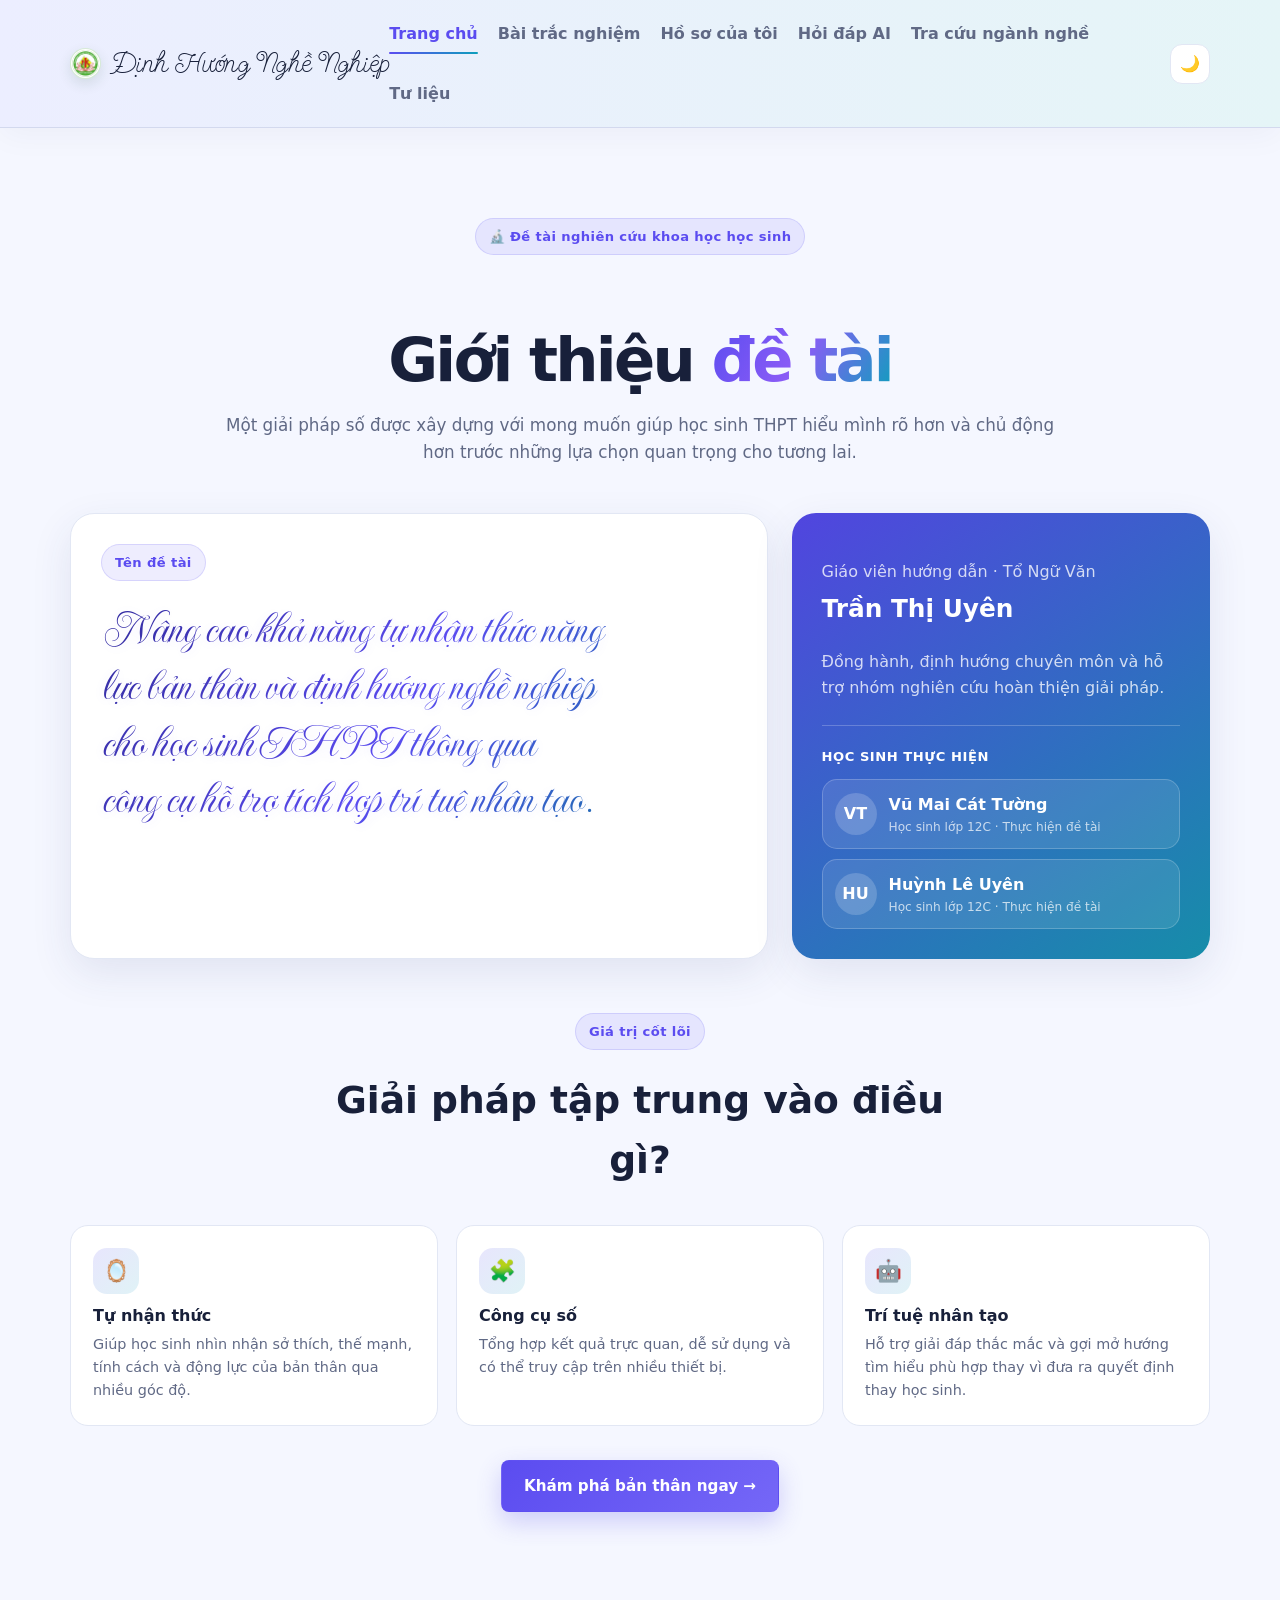
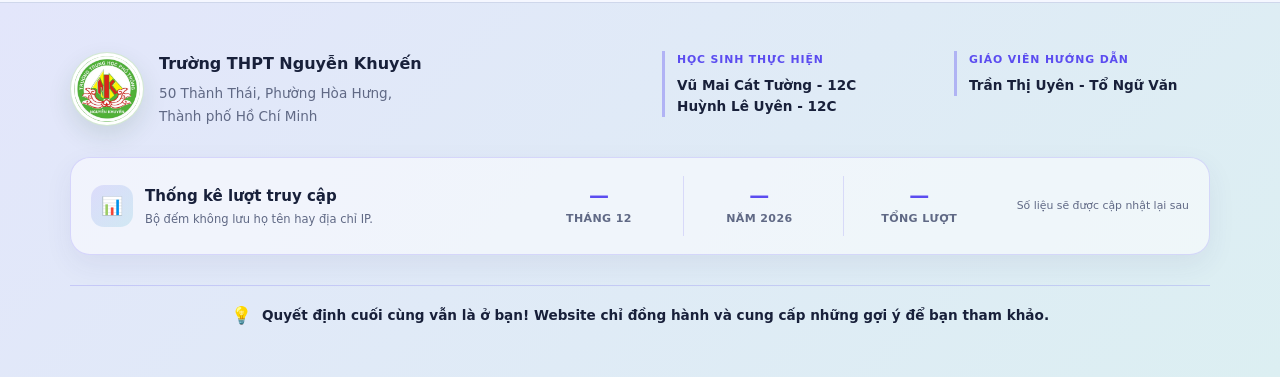
==== frontend/index.html @ 3ee19bbe "Refine homepage and footer layout" ====
<!DOCTYPE html>
<html lang="vi">
<head>
  <meta charset="UTF-8" />
  <meta name="viewport" content="width=device-width, initial-scale=1.0" />
  <title>Định Hướng Nghề Nghiệp AI</title>
  <link rel="stylesheet" href="css/style.css?v=20260901-1" />
  <link rel="icon" type="image/png" href="assets/images/logo-thpt-nguyen-khuyen.png" />
</head>
<body>
  <header class="site-header">
    <div class="container">
      <a class="site-logo" href="index.html"><img class="site-logo-mark" src="assets/images/logo-thpt-nguyen-khuyen.png" alt="" /> <span>Định Hướng Nghề Nghiệp</span></a>
      <nav class="site-nav">
        <a href="index.html" class="active">Trang chủ</a>
        <a href="assessments.html">Bài trắc nghiệm</a>
        <a href="profile.html">Hồ sơ của tôi</a>
        <a href="chatbot.html">Hỏi đáp AI</a>
        <a href="careers.html">Tra cứu ngành nghề</a>
        <a href="resources.html">Tư liệu</a>
      </nav>
    </div>
  </header>

  <main>
    <section class="home-about" id="gioi-thieu" aria-labelledby="about-title">
      <div class="hero about-hero container">
        <span class="eyebrow">🔬 Đề tài nghiên cứu khoa học học sinh</span>
        <h2 id="about-title">Giới thiệu <span class="gradient-text">đề tài</span></h2>
        <p>Một giải pháp số được xây dựng với mong muốn giúp học sinh THPT hiểu mình rõ hơn và chủ động hơn trước những lựa chọn quan trọng cho tương lai.</p>
      </div>

      <div class="container about-layout">
        <article class="about-panel">
          <span class="eyebrow">Tên đề tài</span>
          <h2 class="project-title">Nâng cao khả năng tự nhận thức năng lực bản thân và định hướng nghề nghiệp cho học sinh THPT thông qua công cụ hỗ trợ tích hợp trí tuệ nhân tạo.</h2>
        </article>
        <aside class="about-panel mentor-card">
          <p>Giáo viên hướng dẫn · Tổ Ngữ Văn</p>
          <h2>Trần Thị Uyên</h2>
          <p>Đồng hành, định hướng chuyên môn và hỗ trợ nhóm nghiên cứu hoàn thiện giải pháp.</p>
          <div class="mentor-students" aria-label="Học sinh thực hiện">
            <strong class="mentor-students-title">Học sinh thực hiện</strong>
            <div class="mentor-student">
              <span class="mentor-student-avatar" aria-hidden="true">VT</span>
              <div><strong>Vũ Mai Cát Tường</strong><span>Học sinh lớp 12C · Thực hiện đề tài</span></div>
            </div>
            <div class="mentor-student">
              <span class="mentor-student-avatar" aria-hidden="true">HU</span>
              <div><strong>Huỳnh Lê Uyên</strong><span>Học sinh lớp 12C · Thực hiện đề tài</span></div>
            </div>
          </div>
        </aside>
      </div>

      <div class="container about-values">
        <div class="section-heading">
          <span class="eyebrow">Giá trị cốt lõi</span>
          <h2>Giải pháp tập trung vào điều gì?</h2>
        </div>
        <div class="pillar-grid">
          <div class="pillar"><span class="step-icon">🪞</span><b>Tự nhận thức</b><p>Giúp học sinh nhìn nhận sở thích, thế mạnh, tính cách và động lực của bản thân qua nhiều góc độ.</p></div>
          <div class="pillar"><span class="step-icon">🧩</span><b>Công cụ số</b><p>Tổng hợp kết quả trực quan, dễ sử dụng và có thể truy cập trên nhiều thiết bị.</p></div>
          <div class="pillar"><span class="step-icon">🤖</span><b>Trí tuệ nhân tạo</b><p>Hỗ trợ giải đáp thắc mắc và gợi mở hướng tìm hiểu phù hợp thay vì đưa ra quyết định thay học sinh.</p></div>
        </div>
        <div class="home-actions about-actions">
          <a class="btn btn-primary" href="assessments.html">Khám phá bản thân ngay →</a>
        </div>
      </div>
    </section>
  </main>

  <footer class="site-footer">
    <div class="container footer-layout">
      <section class="footer-school" aria-label="Thông tin trường">
        <a class="footer-school-logo" href="#gioi-thieu"><img src="assets/images/logo-thpt-nguyen-khuyen.png" alt="Logo Trường THPT Nguyễn Khuyến" /></a>
        <div><strong class="footer-school-name">Trường THPT Nguyễn Khuyến</strong><address>50 Thành Thái, Phường Hòa Hưng,<br />Thành phố Hồ Chí Minh</address></div>
      </section>
      <section class="footer-team" aria-label="Nhóm thực hiện đề tài">
        <div class="footer-credit"><span>Học sinh thực hiện</span><strong>Vũ Mai Cát Tường - 12C</strong><strong>Huỳnh Lê Uyên - 12C</strong></div>
        <div class="footer-credit"><span>Giáo viên hướng dẫn</span><strong>Trần Thị Uyên - Tổ Ngữ Văn</strong></div>
      </section>
    </div>
    <div class="container"><p class="footer-advisory"><span aria-hidden="true">💡</span><strong>Quyết định cuối cùng vẫn là ở bạn! Website chỉ đồng hành và cung cấp những gợi ý để bạn tham khảo.</strong></p></div>
  </footer>
  <script src="js/site.js?v=20260901-1"></script>
  <!-- Cloudflare Web Analytics -->
  <script type="module" src="https://static.cloudflareinsights.com/beacon.min.js" data-cf-beacon='{"token":"344c5684e8b34a9ea72977ca7bc9cadd"}'></script>
  <!-- End Cloudflare Web Analytics -->
</body>
</html>
---- frontend/css/style.css ----
@import url("https://fonts.googleapis.com/css2?family=Imperial+Script&family=Send+Flowers&display=swap");

:root {
  --color-bg: #f5f7ff;
  --color-surface: #ffffff;
  --color-surface-soft: rgba(255, 255, 255, 0.78);
  --color-text: #18203a;
  --color-text-muted: #606985;
  --color-primary: #5b4cf0;
  --color-primary-dark: #4035bd;
  --color-secondary: #0d9fbc;
  --color-accent: #f59e0b;
  --color-border: #e2e7f4;
  --color-success: #15803d;
  --radius: 18px;
  --shadow: 0 14px 40px rgba(52, 61, 120, 0.10);
  --shadow-hover: 0 22px 55px rgba(79, 70, 229, 0.18);
  --max-width: 1180px;
  font-size: 16px;
}

* { box-sizing: border-box; }

body {
  margin: 0;
  font-family: "Segoe UI", "Inter", system-ui, -apple-system, sans-serif;
  background: var(--color-bg);
  color: var(--color-text);
  line-height: 1.6;
  min-height: 100vh;
  overflow-x: hidden;
  transition: background 0.3s ease, color 0.3s ease;
}

a { color: var(--color-primary); text-decoration: none; }
a:hover { text-decoration: underline; }

.container {
  max-width: var(--max-width);
  margin: 0 auto;
  padding: 0 20px;
}

/* Header / nav */
.site-header {
  background: linear-gradient(90deg, #eceeff 0%, #e5f5f7 100%);
  backdrop-filter: blur(18px);
  border-bottom: 1px solid #d3d9ee;
  position: sticky;
  top: 0;
  z-index: 50;
  box-shadow: 0 8px 30px rgba(31, 35, 80, 0.04);
}
.site-header .container {
  display: flex;
  align-items: center;
  justify-content: space-between;
  padding-top: 14px;
  padding-bottom: 14px;
}
.site-logo {
  font-family: "Send Flowers", "Segoe Print", "Bradley Hand", cursive;
  font-weight: 400;
  font-size: clamp(1.45rem, 2.2vw, 1.85rem);
  line-height: 1;
  letter-spacing: .01em;
  color: var(--color-text);
  display: inline-flex;
  align-items: center;
  gap: 9px;
  white-space: nowrap;
}
.site-logo-mark { width: 31px; height: 31px; display: block; flex: 0 0 auto; padding: 1px; border: 1px solid rgba(57,157,55,.2); border-radius: 50%; background: #fff; object-fit: cover; box-shadow: 0 5px 13px rgba(25,75,40,.12); }
.site-logo:hover { text-decoration: none; }
.site-nav { display: flex; gap: 20px; flex-wrap: wrap; }
.site-nav { align-items: center; }
.site-nav a { color: var(--color-text-muted); font-weight: 600; position: relative; padding: 7px 0; }
.site-nav a::after { content: ""; position: absolute; left: 0; right: 100%; bottom: 0; height: 2px; border-radius: 2px; background: linear-gradient(90deg, var(--color-primary), var(--color-secondary)); transition: right 0.25s ease; }
.site-nav a:hover, .site-nav a.active { color: var(--color-primary); text-decoration: none; }
.site-nav a:hover::after, .site-nav a.active::after { right: 0; }

main { padding: 34px 0 90px; position: relative; }

/* Hero */
.hero {
  text-align: center;
  padding: 48px 0 32px;
}
.hero h1 { font-size: clamp(2.1rem, 5vw, 3.8rem); line-height: 1.12; letter-spacing: -0.045em; margin-bottom: 18px; }
.hero p { color: var(--color-text-muted); font-size: 1.05rem; max-width: 640px; margin: 0 auto; }

/* Buttons */
.btn {
  display: inline-block;
  padding: 10px 18px;
  border-radius: 8px;
  font-weight: 600;
  font-size: 0.95rem;
  cursor: pointer;
  border: 1px solid transparent;
  text-align: center;
  transition: transform 0.2s ease, box-shadow 0.2s ease, background 0.2s ease;
}
.btn-primary { background: linear-gradient(135deg, var(--color-primary), #7567f7); color: #fff; box-shadow: 0 10px 24px rgba(79, 70, 229, 0.24); }
.btn-primary:hover { background: linear-gradient(135deg, var(--color-primary-dark), var(--color-primary)); text-decoration: none; transform: translateY(-2px); box-shadow: 0 14px 30px rgba(79, 70, 229, 0.32); }
.btn-secondary { background: var(--color-surface); color: var(--color-text); border-color: var(--color-border); }
.btn-secondary:hover { border-color: var(--color-primary); text-decoration: none; transform: translateY(-2px); }

/* Quiz */
.quiz-header { margin-bottom: 24px; }
.quiz-header h1 { margin-bottom: 6px; }
.quiz-subtitle { color: var(--color-text-muted); margin: 0 0 8px; }
.quiz-instructions {
  background: #eef2ff;
  border-radius: 8px;
  padding: 12px 16px;
  font-size: 0.92rem;
}
.quiz-question {
  background: var(--color-surface);
  border: 1px solid var(--color-border);
  border-radius: var(--radius);
  padding: 18px 20px;
  margin-bottom: 14px;
}
.question-text { font-weight: 600; margin: 0 0 12px; }
.question-index { color: var(--color-primary); margin-right: 4px; }

.likert-scale {
  display: flex;
  justify-content: space-between;
  gap: 8px;
  flex-wrap: wrap;
}
.likert-option {
  flex: 1;
  min-width: 90px;
  display: flex;
  flex-direction: column;
  align-items: center;
  gap: 6px;
  font-size: 0.78rem;
  color: var(--color-text-muted);
  text-align: center;
  cursor: pointer;
}
.likert-option input { width: 18px; height: 18px; }

.binary-choice { display: flex; flex-direction: column; gap: 10px; }
.binary-option {
  display: flex;
  align-items: center;
  gap: 10px;
  padding: 10px 14px;
  border: 1px solid var(--color-border);
  border-radius: 8px;
  cursor: pointer;
}
.binary-option:has(input:checked) { border-color: var(--color-primary); background: #eef2ff; }

.quiz-progress { height: 8px; background: var(--color-border); border-radius: 4px; overflow: hidden; margin: 20px 0 12px; }
.quiz-progress-bar { height: 100%; width: 0; background: var(--color-primary); transition: width 0.2s; }
.quiz-remaining { text-align: center; color: var(--color-text-muted); font-size: 0.88rem; margin-bottom: 12px; }
.quiz-submit-wrap { text-align: center; padding-bottom: 20px; }

/* External theory assessments */
.theory-intro {
  display: grid;
  grid-template-columns: minmax(0, 1.1fr) minmax(340px, .9fr);
  gap: clamp(34px, 6vw, 76px);
  align-items: center;
  padding: 48px 0 64px;
}
.back-link { display: block; width: fit-content; margin-bottom: 25px; color: var(--color-text-muted); font-size: .88rem; font-weight: 700; }
.back-link:hover { color: var(--color-primary); }
.theory-copy h1 { max-width: 760px; margin: 0 0 22px; font-size: clamp(2.15rem, 4.4vw, 3.7rem); line-height: 1.08; letter-spacing: -.045em; }
.theory-copy h1 span { color: var(--color-primary); }
.theory-copy > p { max-width: 780px; margin: 0 0 15px; color: var(--color-text-muted); line-height: 1.8; }
.riasec-model { position: relative; min-height: 500px; }
.riasec-model::before { content: ""; position: absolute; inset: 70px; border: 1px dashed rgba(91,76,240,.28); border-radius: 50%; animation: spin 30s linear infinite; }
.riasec-center { position: absolute; z-index: 2; inset: 50% auto auto 50%; width: 138px; height: 138px; display: grid; place-content: center; text-align: center; border-radius: 50%; color: #fff; background: linear-gradient(145deg, var(--color-primary), var(--color-secondary)); box-shadow: 0 24px 52px rgba(71,64,190,.28); transform: translate(-50%, -50%); }
.riasec-center strong { font-size: 1.2rem; letter-spacing: .12em; }
.riasec-center span { margin-top: 5px; color: rgba(255,255,255,.78); font-size: .72rem; }
.riasec-type { position: absolute; z-index: 3; width: 142px; min-height: 96px; display: grid; place-content: center; padding: 12px; text-align: center; border: 1px solid rgba(91,76,240,.13); border-radius: 20px; background: rgba(255,255,255,.85); backdrop-filter: blur(14px); box-shadow: 0 14px 34px rgba(52,61,120,.11); animation: riasecFloat 5s ease-in-out infinite; }
.riasec-type b { width: 30px; height: 30px; display: grid; place-items: center; justify-self: center; margin-bottom: 6px; border-radius: 10px; color: #fff; background: var(--type-color); }
.riasec-type strong { font-size: .86rem; }
.riasec-type small { margin-top: 3px; color: var(--color-text-muted); font-size: .7rem; }
.type-r { --type-color: #248a9d; top: 0; left: calc(50% - 71px); }
.type-i { --type-color: #54b9ce; top: 95px; right: 0; animation-delay: -.8s; }
.type-a { --type-color: #e6a94e; right: 15px; bottom: 50px; animation-delay: -1.6s; }
.type-s { --type-color: #68aa64; bottom: 0; left: calc(50% - 71px); animation-delay: -2.4s; }
.type-e { --type-color: #d66c73; bottom: 50px; left: 15px; animation-delay: -3.2s; }
.type-c { --type-color: #7774bb; top: 95px; left: 0; animation-delay: -4s; }
.mi-model { display: grid; grid-template-columns: repeat(2, minmax(0, 1fr)); gap: 11px; padding: 20px; border: 1px solid rgba(91,76,240,.15); border-radius: 30px; background: linear-gradient(145deg, rgba(91,76,240,.08), rgba(13,159,188,.08)); box-shadow: 0 22px 55px rgba(52,61,120,.12); }
.mi-center { grid-column: 1 / -1; display: flex; align-items: center; justify-content: center; gap: 12px; min-height: 76px; margin-bottom: 2px; border-radius: 20px; color: #fff; background: linear-gradient(135deg, var(--color-primary), #8b5cf6 52%, var(--color-secondary)); }
.mi-center strong { font-size: 2rem; letter-spacing: .08em; }
.mi-center span { color: rgba(255,255,255,.82); font-size: .78rem; font-weight: 700; }
.mi-type { min-height: 103px; display: grid; grid-template-columns: auto 1fr; column-gap: 10px; align-content: center; padding: 14px; border: 1px solid rgba(91,76,240,.12); border-radius: 18px; background: rgba(255,255,255,.84); backdrop-filter: blur(12px); box-shadow: 0 10px 28px rgba(52,61,120,.08); animation: riasecFloat 5s ease-in-out infinite; }
.mi-type:nth-child(3n) { animation-delay: -1.5s; }
.mi-type:nth-child(3n + 1) { animation-delay: -3s; }
.mi-type > span { grid-row: 1 / 3; width: 38px; height: 38px; display: grid; place-items: center; border-radius: 12px; background: rgba(91,76,240,.1); font-size: 1.1rem; }
.mi-type strong { align-self: end; font-size: .82rem; line-height: 1.2; }
.mi-type small { align-self: start; margin-top: 3px; color: var(--color-text-muted); font-size: .68rem; }
.mbti-model { padding: 22px; border: 1px solid rgba(91,76,240,.16); border-radius: 30px; background: linear-gradient(145deg, rgba(91,76,240,.09), rgba(139,92,246,.07), rgba(13,159,188,.08)); box-shadow: 0 22px 55px rgba(52,61,120,.12); }
.mbti-summary { display: flex; align-items: center; justify-content: center; gap: 14px; min-height: 94px; margin-bottom: 14px; border-radius: 22px; color: #fff; background: linear-gradient(135deg, #5044db, #8b5cf6 52%, #159db7); box-shadow: 0 17px 36px rgba(91,76,240,.2); }
.mbti-summary strong { font-size: 2.75rem; line-height: 1; }
.mbti-summary span { color: rgba(255,255,255,.84); font-size: .78rem; font-weight: 700; line-height: 1.45; }
.mbti-axes { display: grid; gap: 9px; }
.mbti-axis { display: grid; grid-template-columns: 1fr auto 1fr; align-items: center; gap: 9px; min-height: 63px; padding: 8px 11px; border: 1px solid rgba(91,76,240,.12); border-radius: 16px; background: rgba(255,255,255,.84); box-shadow: 0 8px 22px rgba(52,61,120,.07); }
.mbti-axis > span { display: flex; align-items: center; gap: 8px; }
.mbti-axis > span:last-child { justify-content: flex-end; text-align: right; }
.mbti-axis b { width: 35px; height: 35px; display: grid; place-items: center; flex: 0 0 auto; border-radius: 11px; color: #fff; background: linear-gradient(135deg, var(--color-primary), #8b5cf6); }
.mbti-axis small { color: var(--color-text-muted); font-size: .7rem; font-weight: 700; }
.mbti-axis i { color: var(--color-secondary); font-style: normal; font-weight: 800; }
.mbti-type-cloud { display: flex; justify-content: center; gap: 6px; flex-wrap: wrap; margin-top: 14px; }
.mbti-code-pill { padding: 5px 8px; border: 1px solid rgba(91,76,240,.14); border-radius: 999px; color: var(--color-primary); background: var(--color-surface); font-size: .65rem; font-weight: 800; letter-spacing: .04em; transition: transform .2s ease, color .2s ease, background .2s ease; }
.mbti-code-pill:hover { color: #fff; background: var(--color-primary); transform: translateY(-3px); }
.disc-model { position: relative; display: grid; grid-template-columns: repeat(2, minmax(0, 1fr)); gap: 12px; padding: 20px; border: 1px solid rgba(91,76,240,.15); border-radius: 30px; background: linear-gradient(145deg, rgba(91,76,240,.07), rgba(13,159,188,.07)); box-shadow: 0 22px 55px rgba(52,61,120,.12); }
.disc-type { min-height: 180px; display: flex; align-items: flex-start; gap: 12px; padding: 22px 16px; border-radius: 22px; color: #fff; box-shadow: 0 13px 30px rgba(52,61,120,.13); animation: riasecFloat 5.2s ease-in-out infinite; }
.disc-type:nth-child(2) { animation-delay: -1.3s; }
.disc-type:nth-child(3) { animation-delay: -2.6s; }
.disc-type:nth-child(4) { animation-delay: -3.9s; }
.disc-type b { flex: 0 0 auto; width: 45px; height: 45px; display: grid; place-items: center; border: 2px solid rgba(255,255,255,.42); border-radius: 50%; background: rgba(255,255,255,.15); font-size: 1.35rem; }
.disc-type strong, .disc-type span, .disc-type small { display: block; }
.disc-type strong { font-size: .9rem; }
.disc-type span { margin-top: 4px; font-weight: 800; }
.disc-type small { margin-top: 9px; color: rgba(255,255,255,.78); font-size: .7rem; line-height: 1.4; }
.disc-d { background: linear-gradient(145deg, #ee5f65, #d63f48); }
.disc-i { background: linear-gradient(145deg, #f6b83d, #e99122); }
.disc-s { background: linear-gradient(145deg, #55b77b, #2c9962); }
.disc-c { background: linear-gradient(145deg, #438ec8, #2f70b2); }
.disc-center { position: absolute; z-index: 3; inset: 50% auto auto 50%; width: 84px; height: 84px; display: grid; place-items: center; border: 7px solid var(--color-surface); border-radius: 50%; color: var(--color-primary); background: var(--color-surface); box-shadow: 0 11px 28px rgba(28,35,80,.22); font-size: .86rem; font-weight: 900; letter-spacing: .12em; transform: translate(-50%, -50%); }
.motive-model { display: grid; grid-template-columns: repeat(2, minmax(0, 1fr)); gap: 11px; padding: 20px; border: 1px solid rgba(91,76,240,.15); border-radius: 30px; background: linear-gradient(145deg, rgba(13,159,188,.08), rgba(139,92,246,.08), rgba(246,184,61,.08)); box-shadow: 0 22px 55px rgba(52,61,120,.12); }
.motive-center { grid-column: 1 / -1; min-height: 100px; display: flex; align-items: center; justify-content: center; gap: 14px; margin-bottom: 2px; border-radius: 22px; color: #fff; background: linear-gradient(135deg, #f08b37, #e65173 46%, #704fda); box-shadow: 0 16px 36px rgba(194,75,103,.22); }
.motive-center > span { font-size: 2rem; animation: overviewPulse 2.4s ease-in-out infinite; }
.motive-center strong { font-size: 1.05rem; line-height: 1.35; }
.motive-type { min-height: 108px; display: grid; grid-template-columns: auto 1fr; column-gap: 11px; align-content: center; padding: 14px; border: 1px solid rgba(91,76,240,.12); border-radius: 18px; background: rgba(255,255,255,.86); box-shadow: 0 10px 28px rgba(52,61,120,.08); animation: riasecFloat 5s ease-in-out infinite; }
.motive-type:nth-child(3n) { animation-delay: -1.4s; }
.motive-type:nth-child(3n + 1) { animation-delay: -2.8s; }
.motive-type > span { grid-row: 1 / 3; width: 41px; height: 41px; display: grid; place-items: center; border-radius: 13px; background: var(--motive-bg); font-size: 1.15rem; }
.motive-type strong { align-self: end; font-size: .84rem; }
.motive-type small { align-self: start; margin-top: 4px; color: var(--color-text-muted); font-size: .68rem; }
.motive-achievement { --motive-bg: rgba(246,184,61,.18); }
.motive-creativity { --motive-bg: rgba(230,81,115,.15); }
.motive-stability { --motive-bg: rgba(67,142,200,.16); }
.motive-autonomy { --motive-bg: rgba(112,79,218,.15); }
.motive-influence { --motive-bg: rgba(85,183,123,.16); }
.motive-growth { --motive-bg: rgba(13,159,188,.15); }
.external-assessment { margin-bottom: 70px; padding: clamp(20px, 3vw, 34px); border: 1px solid var(--color-border); border-radius: 28px; background: var(--color-surface); box-shadow: var(--shadow); }
.external-assessment-head { display: flex; justify-content: space-between; align-items: center; gap: 24px; margin-bottom: 22px; }
.external-assessment-head h2 { margin: 9px 0 6px; font-size: clamp(1.55rem, 3vw, 2.25rem); }
.external-assessment-head p { max-width: 720px; margin: 0; color: var(--color-text-muted); }
.live-dot { display: inline-flex; align-items: center; gap: 7px; color: var(--color-success); font-size: .75rem; font-weight: 800; text-transform: uppercase; letter-spacing: .05em; }
.live-dot::before { content: ""; width: 8px; height: 8px; border-radius: 50%; background: #22c55e; box-shadow: 0 0 0 5px rgba(34,197,94,.12); animation: livePulse 1.8s ease-out infinite; }
.external-frame-wrap { overflow: hidden; border: 1px solid var(--color-border); border-radius: 19px; background: #fff; }
.external-assessment-frame { display: block; width: 100%; height: min(900px, 78vh); min-height: 680px; border: 0; background: #fff; }
.external-source { margin: 14px 4px 0; color: var(--color-text-muted); font-size: .78rem; text-align: right; }
.external-source a { font-weight: 700; }

/* Results */
.results-panel {
  background: var(--color-surface);
  border: 1px solid var(--color-border);
  border-radius: var(--radius);
  padding: 28px;
}
.result-highlight { color: var(--color-secondary); font-size: 1.05rem; }
.result-bar-row {
  display: grid;
  grid-template-columns: 180px 1fr 50px;
  align-items: center;
  gap: 10px;
  margin-bottom: 10px;
}
.result-bar-track { background: var(--color-border); border-radius: 6px; height: 14px; overflow: hidden; }
.result-bar-fill { background: var(--color-primary); height: 100%; }
.result-bar-value { text-align: right; font-size: 0.88rem; color: var(--color-text-muted); }
.result-actions { margin-top: 24px; display: flex; gap: 12px; flex-wrap: wrap; }

/* Profile */
.badge { display: inline-block; padding: 4px 10px; border-radius: 999px; font-size: 0.82rem; margin: 3px 4px 3px 0; }
.badge-done { background: #dcfce7; color: var(--color-success); }
.badge-missing { background: #fef3c7; color: #92400e; }
.radar-grid { display: grid; grid-template-columns: repeat(auto-fit, minmax(260px, 1fr)); gap: 24px; margin-top: 20px; }
.radar-card { background: var(--color-surface); border: 1px solid var(--color-border); border-radius: var(--radius); padding: 16px; }
.radar-card h3 { text-align: center; margin: 0 0 10px; font-size: 0.95rem; }
.mbti-code { font-size: 2.4rem; font-weight: 800; color: var(--color-primary); text-align: center; }
.mbti-breakdown { display: grid; gap: 6px; margin-top: 10px; font-size: 0.9rem; color: var(--color-text-muted); }
.profile-page { padding-top: 0; }
.profile-hero { min-height: 430px; display: grid; grid-template-columns: minmax(0, 1.35fr) minmax(280px, .65fr); gap: 54px; align-items: center; padding-top: 68px; padding-bottom: 68px; }
.profile-hero h1 { max-width: 800px; margin: 18px 0 0; font-size: clamp(2.7rem, 5.4vw, 4.8rem); line-height: 1.02; letter-spacing: -.055em; }
.profile-hero h1 span { background: linear-gradient(120deg, var(--color-primary), #8b5cf6 45%, var(--color-secondary)); -webkit-background-clip: text; background-clip: text; color: transparent; }
.profile-hero > div:first-child > p { max-width: 720px; margin: 22px 0 0; color: var(--color-text-muted); font-size: 1.05rem; line-height: 1.75; }
.profile-privacy-note { display: inline-flex; align-items: center; gap: 8px; margin-top: 22px; padding: 9px 13px; border: 1px solid rgba(21,128,61,.16); border-radius: 999px; color: var(--color-success); background: rgba(34,197,94,.08); font-size: .78rem; font-weight: 750; }
.profile-hero-actions { display: flex; flex-direction: column; align-items: stretch; gap: 10px; padding: 25px; border: 1px solid var(--color-border); border-radius: 24px; background: var(--color-surface); box-shadow: var(--shadow); }
.profile-hero-actions .btn { width: 100%; }
.profile-save-state { margin: 4px 0 0; color: var(--color-text-muted); text-align: center; font-size: .75rem; }
.profile-save-state.is-saving { color: var(--color-accent); }
.profile-save-state.is-saved { color: var(--color-success); }
.profile-editor-grid { display: grid; grid-template-columns: minmax(0, 1.55fr) minmax(280px, .65fr); gap: 22px; align-items: start; padding-bottom: 82px; }
.profile-panel, .profile-glance { border: 1px solid var(--color-border); border-radius: 28px; background: var(--color-surface); box-shadow: 0 18px 48px rgba(52,61,120,.09); }
.profile-panel { padding: clamp(22px, 3vw, 34px); }
.profile-panel-head { display: flex; gap: 14px; align-items: flex-start; margin-bottom: 26px; }
.profile-section-icon { flex: 0 0 auto; width: 46px; height: 46px; display: grid; place-items: center; border-radius: 15px; background: linear-gradient(135deg, rgba(91,76,240,.14), rgba(13,159,188,.13)); font-size: 1.22rem; }
.profile-panel-head h2 { margin: 0 0 4px; font-size: 1.45rem; }
.profile-panel-head p { margin: 0; color: var(--color-text-muted); font-size: .9rem; }
.profile-form-grid { display: grid; grid-template-columns: repeat(2, minmax(0, 1fr)); gap: 17px; }
.profile-field { display: flex; flex-direction: column; gap: 7px; min-width: 0; }
.profile-field-wide { grid-column: 1 / -1; }
.profile-field > span { font-size: .82rem; font-weight: 800; }
.profile-field input, .profile-field textarea { width: 100%; border: 1px solid var(--color-border); border-radius: 12px; color: var(--color-text); background: var(--color-surface-soft); font: inherit; transition: border-color .2s ease, box-shadow .2s ease, background .2s ease; }
.profile-field input { min-height: 46px; padding: 10px 13px; }
.profile-field textarea { resize: vertical; min-height: 82px; padding: 11px 13px; line-height: 1.55; }
.profile-field input:focus, .profile-field textarea:focus { outline: none; border-color: var(--color-primary); background: var(--color-surface); box-shadow: 0 0 0 4px rgba(91,76,240,.11); }
.profile-field small { color: var(--color-text-muted); font-size: .7rem; }
.subject-preferences { display: grid; gap: 10px; }
.subject-preference-row { display: grid; grid-template-columns: minmax(0, 1fr) minmax(130px, .36fr); gap: 10px; align-items: end; padding: 12px; border: 1px solid var(--color-border); border-radius: 14px; background: var(--color-surface-soft); }
.subject-preference-row.has-remove { grid-template-columns: minmax(0, 1fr) minmax(130px, .36fr) 38px; }
.subject-preference-input { display: flex; flex-direction: column; gap: 6px; min-width: 0; }
.subject-preference-input > span { color: var(--color-text-muted); font-size: .72rem; font-weight: 750; }
.subject-preference-row .subject-remove-button { width: 38px; height: 46px; display: grid; place-items: center; padding: 0; border: 1px solid var(--color-border); border-radius: 11px; color: var(--color-text-muted); background: var(--color-surface); font: inherit; font-size: 1.15rem; cursor: pointer; transition: border-color .2s ease, color .2s ease, background .2s ease; }
.subject-preference-row .subject-remove-button[hidden] { display: none; }
.subject-preference-row .subject-remove-button:hover { border-color: #ef4444; color: #dc2626; background: rgba(239,68,68,.07); }
.subject-preference-row .subject-remove-button:focus-visible, .subject-add-button:focus-visible { outline: 3px solid rgba(91,76,240,.2); outline-offset: 2px; }
.subject-add-button { width: fit-content; display: inline-flex; align-items: center; gap: 7px; margin-top: 3px; padding: 8px 12px; border: 1px dashed rgba(91,76,240,.4); border-radius: 11px; color: var(--color-primary); background: rgba(91,76,240,.06); font: inherit; font-size: .76rem; font-weight: 800; cursor: pointer; }
.subject-add-button > span { width: 21px; height: 21px; display: grid; place-items: center; border-radius: 50%; color: #fff; background: var(--color-primary); font-size: 1rem; line-height: 1; }
.subject-add-button:hover { border-style: solid; background: rgba(91,76,240,.11); }
.subject-add-button:disabled { opacity: .55; cursor: not-allowed; }
.profile-glance { position: sticky; top: 100px; overflow: hidden; padding: 30px 24px 25px; text-align: center; }
.profile-glance::before { content: ""; position: absolute; inset: 0 0 auto; height: 120px; background: linear-gradient(135deg, rgba(91,76,240,.16), rgba(13,159,188,.13)); }
.profile-avatar { position: relative; width: 88px; height: 88px; display: grid; place-items: center; margin: 12px auto 13px; border: 7px solid var(--color-surface); border-radius: 28px; color: #fff; background: linear-gradient(135deg, var(--color-primary), var(--color-secondary)); box-shadow: 0 16px 32px rgba(79,70,229,.22); font-size: 1.45rem; font-weight: 900; letter-spacing: .04em; }
.profile-code { position: relative; color: var(--color-primary); font-size: .68rem; font-weight: 900; letter-spacing: .11em; }
.profile-glance h2 { position: relative; margin: 7px 0 4px; font-size: 1.38rem; }
.profile-glance > p { position: relative; min-height: 46px; margin: 0; color: var(--color-text-muted); font-size: .82rem; }
.profile-completion { margin: 24px 0 18px; padding: 17px; border-radius: 16px; background: var(--color-surface-soft); text-align: left; }
.profile-completion > div:first-child { display: flex; justify-content: space-between; gap: 12px; margin-bottom: 10px; font-size: .76rem; }
.profile-completion span { color: var(--color-text-muted); }
.profile-progress-track { overflow: hidden; height: 9px; border-radius: 999px; background: var(--color-border); }
.profile-progress-track span { display: block; width: 0; height: 100%; border-radius: inherit; background: linear-gradient(90deg, var(--color-primary), var(--color-secondary)); transition: width .45s ease; }
.profile-glance #profile-status { text-align: left; }
.profile-glance #profile-status p { margin: 10px 0 0; color: var(--color-text-muted); font-size: .78rem; }
.compact-heading { margin-top: 6px; }
.profile-download-panel { display: flex; justify-content: space-between; align-items: center; gap: 34px; margin-top: 72px; padding: clamp(24px, 4vw, 40px); border: 1px solid rgba(91,76,240,.2); border-radius: 28px; background: linear-gradient(135deg, rgba(91,76,240,.1), rgba(13,159,188,.11)); }
.profile-download-panel h2 { margin: 11px 0 7px; }
.profile-download-panel p { max-width: 730px; margin: 0; color: var(--color-text-muted); }
.profile-download-actions { display: flex; gap: 10px; flex-wrap: wrap; flex: 0 0 auto; }
.print-profile { display: none; }
.career-card {
  background: var(--color-surface);
  border: 1px solid var(--color-border);
  border-radius: var(--radius);
  padding: 18px 20px;
  margin-bottom: 14px;
}
.career-card h3 { margin: 0 0 6px; }
.career-meta { margin: 4px 0; font-size: 0.88rem; color: var(--color-text-muted); }

/* O*NET career lookup */
.onet-hero { min-height: 450px; display: grid; grid-template-columns: minmax(0, 1.2fr) minmax(260px, .8fr); gap: 50px; align-items: center; padding-top: 66px; padding-bottom: 66px; }
.onet-hero h1 { max-width: 850px; margin: 0; font-size: clamp(2.6rem, 5.5vw, 4.65rem); line-height: 1.03; letter-spacing: -.052em; }
.onet-hero h1 span { background: linear-gradient(120deg, var(--color-primary), #8b5cf6 48%, var(--color-secondary)); -webkit-background-clip: text; background-clip: text; color: transparent; }
.onet-hero p { max-width: 720px; margin: 23px 0 0; color: var(--color-text-muted); font-size: 1.05rem; line-height: 1.7; }
.onet-actions { display: flex; gap: 12px; flex-wrap: wrap; margin-top: 28px; }
.onet-hero-mark { position: relative; width: min(310px, 72vw); aspect-ratio: 1; display: grid; place-content: center; justify-self: center; border: 1px solid rgba(91,76,240,.18); border-radius: 50%; text-align: center; background: radial-gradient(circle at 35% 30%, rgba(255,255,255,.95), rgba(91,76,240,.14) 52%, rgba(13,159,188,.18)); box-shadow: 0 30px 70px rgba(52,61,120,.18); animation: float 5.5s ease-in-out infinite; }
.onet-hero-mark::before, .onet-hero-mark::after { content: ""; position: absolute; border: 1px dashed rgba(91,76,240,.28); border-radius: 50%; animation: spin 24s linear infinite; }
.onet-hero-mark::before { inset: -22px; }
.onet-hero-mark::after { inset: 32px; animation-direction: reverse; animation-duration: 18s; }
.onet-hero-mark span { position: relative; z-index: 2; color: var(--color-primary); font-size: 2.25rem; font-weight: 900; letter-spacing: -.04em; }
.onet-hero-mark small { position: relative; z-index: 2; margin-top: 7px; color: var(--color-text-muted); font-weight: 700; line-height: 1.3; }
.onet-guide { padding-top: 28px; padding-bottom: 76px; }
.onet-step-grid { display: grid; grid-template-columns: repeat(2, minmax(0, 1fr)); gap: 16px; }
.guide-step { display: flex; gap: 18px; min-height: 175px; padding: 25px; border: 1px solid var(--color-border); border-radius: 22px; background: var(--color-surface); box-shadow: 0 12px 35px rgba(52,61,120,.08); transition: transform .25s ease, box-shadow .25s ease, border-color .25s ease; }
.guide-step:hover { transform: translateY(-4px); border-color: rgba(91,76,240,.35); box-shadow: var(--shadow-hover); }
.guide-step-wide { grid-column: 1 / -1; min-height: 0; }
.step-number { flex: 0 0 auto; width: 48px; height: 48px; display: grid; place-items: center; border-radius: 15px; color: #fff; background: linear-gradient(135deg, var(--color-primary), var(--color-secondary)); font-size: .76rem; font-weight: 900; letter-spacing: .06em; }
.guide-step h3 { margin: 4px 0 8px; font-size: 1.08rem; }
.guide-step p { margin: 0; color: var(--color-text-muted); line-height: 1.65; }
.riasec-guide { display: grid; grid-template-columns: repeat(3, minmax(0, 1fr)); gap: 9px; margin-top: 17px; }
.riasec-guide-chip { --chip-color: var(--color-primary); display: grid; grid-template-columns: auto 1fr; column-gap: 9px; align-items: center; min-height: 62px; padding: 10px 12px; border: 1px solid rgba(91,76,240,.16); border-radius: 15px; background: var(--color-surface-soft); font-size: .81rem; font-weight: 800; }
.riasec-guide-chip b { grid-row: 1 / 3; width: 34px; height: 34px; display: grid; place-items: center; border-radius: 11px; color: #fff; background: var(--chip-color); }
.riasec-guide-chip small { color: var(--color-text-muted); font-size: .66rem; font-weight: 600; }
.chip-r { --chip-color: #248a9d; } .chip-i { --chip-color: #4d8ec7; } .chip-a { --chip-color: #dc8f35; } .chip-s { --chip-color: #4b9d68; } .chip-e { --chip-color: #d15c68; } .chip-c { --chip-color: #766fba; }
.onet-guide-note { display: flex; align-items: flex-start; gap: 13px; margin-top: 18px; padding: 18px 20px; border: 1px solid rgba(220,143,53,.28); border-radius: 17px; background: rgba(220,143,53,.09); }
.onet-guide-note > span { flex: 0 0 auto; font-size: 1.2rem; }
.onet-guide-note p { margin: 0; color: var(--color-text-muted); line-height: 1.7; }
.onet-guide-note strong { color: var(--color-text); }
.career-documents { padding-bottom: 76px; }
.document-grid { display: grid; grid-template-columns: repeat(2, minmax(0, 1fr)); gap: 20px; }
.document-card { overflow: hidden; display: grid; grid-template-rows: 300px 1fr; border: 1px solid var(--color-border); border-radius: 26px; background: var(--color-surface); box-shadow: 0 18px 44px rgba(52,61,120,.1); transition: transform .28s ease, box-shadow .28s ease, border-color .28s ease; }
.document-card:hover { transform: translateY(-6px); border-color: rgba(91,76,240,.38); box-shadow: 0 24px 56px rgba(52,61,120,.16); }
.document-cover { position: relative; overflow: hidden; display: grid; place-items: center; padding: 18px; background: linear-gradient(135deg, rgba(91,76,240,.08), rgba(13,159,188,.1)); }
.document-cover::after { content: ""; position: absolute; inset: 0; background: linear-gradient(180deg, transparent 55%, rgba(13,20,45,.58)); opacity: 0; transition: opacity .25s ease; }
.document-cover img { width: 100%; height: 100%; object-fit: contain; filter: drop-shadow(0 12px 18px rgba(30,38,80,.16)); transition: transform .35s ease; }
.document-card:hover .document-cover img { transform: scale(1.025); }
.document-card:hover .document-cover::after, .document-card:hover .document-open-hint { opacity: 1; }
.document-open-hint { position: absolute; z-index: 2; left: 50%; bottom: 18px; translate: -50% 8px; min-width: 145px; padding: 9px 14px; border-radius: 999px; color: #fff; background: rgba(19,27,56,.86); text-align: center; font-size: .8rem; font-weight: 800; opacity: 0; transition: opacity .25s ease, translate .25s ease; }
.document-card:hover .document-open-hint { translate: -50% 0; }
.document-content { display: flex; flex-direction: column; align-items: flex-start; padding: 25px; }
.document-badge { display: inline-flex; align-items: center; min-height: 30px; padding: 6px 11px; border-radius: 999px; color: var(--color-primary); background: rgba(91,76,240,.1); font-size: .72rem; font-weight: 900; letter-spacing: .04em; text-transform: uppercase; }
.document-content h3 { margin: 15px 0 8px; font-size: 1.35rem; }
.document-content p { margin: 0 0 22px; color: var(--color-text-muted); line-height: 1.68; }
.document-actions { display: flex; gap: 10px; flex-wrap: wrap; margin-top: auto; }
.resource-corner { padding-top: 18px; padding-bottom: 76px; }
.experience-corner { padding-top: 10px; }
.resource-video-grid, .resource-article-grid { display: grid; grid-template-columns: repeat(auto-fit, minmax(min(100%, 285px), 1fr)); gap: 20px; }
.resource-video-card { overflow: hidden; display: flex; min-width: 0; flex-direction: column; border: 1px solid var(--color-border); border-radius: 23px; background: var(--color-surface); box-shadow: 0 16px 40px rgba(52,61,120,.09); transition: transform .26s ease, box-shadow .26s ease, border-color .26s ease; }
.resource-video-card:hover { transform: translateY(-5px); border-color: rgba(91,76,240,.36); box-shadow: 0 22px 48px rgba(52,61,120,.15); }
.resource-video-frame { position: relative; aspect-ratio: 16 / 9; overflow: hidden; background: #11182f; }
.resource-video-frame iframe { display: block; width: 100%; height: 100%; border: 0; }
.resource-video-content { display: flex; flex: 1; flex-direction: column; align-items: flex-start; padding: 20px; }
.resource-video-content > span, .resource-article-source { color: var(--color-primary); font-size: .7rem; font-weight: 900; letter-spacing: .06em; text-transform: uppercase; }
.resource-video-content h3 { margin: 9px 0 18px; font-size: 1.08rem; line-height: 1.4; }
.resource-video-content a, .resource-article-card a { margin-top: auto; color: var(--color-primary); font-size: .82rem; font-weight: 850; text-decoration: none; }
.resource-video-content a:hover, .resource-article-card a:hover { text-decoration: underline; text-underline-offset: 4px; }
.resource-subheading { display: flex; align-items: end; justify-content: space-between; gap: 30px; margin: 58px 0 22px; padding-top: 28px; border-top: 1px solid var(--color-border); }
.resource-subheading h3 { margin: 10px 0 0; font-size: clamp(1.45rem, 3vw, 2rem); }
.resource-subheading p { max-width: 500px; margin: 0; color: var(--color-text-muted); line-height: 1.65; }
.resource-article-card { display: flex; min-height: 260px; flex-direction: column; align-items: flex-start; padding: 25px; border: 1px solid var(--color-border); border-radius: 22px; background: linear-gradient(145deg, var(--color-surface), var(--color-surface-soft)); box-shadow: 0 14px 36px rgba(52,61,120,.08); transition: transform .26s ease, box-shadow .26s ease, border-color .26s ease; }
.resource-article-card:hover { transform: translateY(-5px); border-color: rgba(13,159,188,.38); box-shadow: 0 20px 46px rgba(52,61,120,.14); }
.resource-article-source { display: inline-flex; min-height: 29px; align-items: center; padding: 6px 10px; border-radius: 999px; background: rgba(91,76,240,.1); }
.resource-article-card h3 { margin: 16px 0 9px; font-size: 1.08rem; line-height: 1.45; }
.resource-article-card p { margin: 0 0 22px; color: var(--color-text-muted); font-size: .9rem; line-height: 1.65; }
.onet-embed-section { margin-bottom: 70px; padding: clamp(20px, 3vw, 34px); border: 1px solid var(--color-border); border-radius: 28px; background: var(--color-surface); box-shadow: var(--shadow); scroll-margin-top: 100px; }
.onet-embed-head { display: flex; justify-content: space-between; align-items: center; gap: 24px; margin-bottom: 22px; }
.onet-embed-head h2 { margin: 9px 0 6px; font-size: clamp(1.55rem, 3vw, 2.25rem); }
.onet-embed-head p { max-width: 720px; margin: 0; color: var(--color-text-muted); }
.onet-embed-actions { display: flex; gap: 10px; flex-wrap: wrap; justify-content: flex-end; }
.onet-frame-wrap { overflow: hidden; border: 1px solid var(--color-border); border-radius: 19px; background: #fff; }
.onet-frame { display: block; width: 100%; height: min(940px, 80vh); min-height: 720px; border: 0; background: #fff; }

/* Chatbot */
.chat-window {
  background: var(--color-surface);
  border: 1px solid var(--color-border);
  border-radius: var(--radius);
  display: flex;
  flex-direction: column;
  height: 80vh;
  max-height: 820px;
}
.chat-prompt-guide { margin-bottom: 22px; }
.chat-prompt-card { padding: clamp(20px, 3vw, 28px); border: 1px solid rgba(91,76,240,.22); border-radius: 22px; background: linear-gradient(135deg, rgba(91,76,240,.09), rgba(13,159,188,.08)); box-shadow: 0 14px 38px rgba(52,61,120,.07); }
.chat-prompt-heading { display: flex; align-items: flex-start; justify-content: space-between; gap: 20px; }
.chat-prompt-heading h2 { margin: 11px 0 0; font-size: clamp(1.2rem, 2.5vw, 1.55rem); }
.chat-prompt-text { margin: 19px 0 0; padding: 17px 19px; border-left: 4px solid var(--color-primary); border-radius: 0 14px 14px 0; color: var(--color-text); background: var(--color-surface); font-size: .98rem; line-height: 1.75; }
.chat-copy-prompt { flex: 0 0 auto; display: inline-flex; align-items: center; gap: 8px; min-height: 42px; padding: 9px 13px; border: 1px solid rgba(91,76,240,.3); border-radius: 11px; color: var(--color-primary); background: var(--color-surface); font: inherit; font-size: .78rem; font-weight: 800; cursor: pointer; transition: color .2s ease, border-color .2s ease, background .2s ease, transform .2s ease; }
.chat-copy-prompt:hover { border-color: var(--color-primary); background: rgba(91,76,240,.08); transform: translateY(-1px); }
.chat-copy-prompt:focus-visible { outline: 3px solid rgba(91,76,240,.2); outline-offset: 2px; }
.chat-copy-prompt.is-copied { border-color: rgba(21,128,61,.35); color: var(--color-success); background: rgba(34,197,94,.08); }
.chat-copy-prompt.copy-error { border-color: rgba(220,38,38,.35); color: #dc2626; background: rgba(239,68,68,.07); }
.chat-copy-status { position: absolute; width: 1px; height: 1px; overflow: hidden; clip: rect(0 0 0 0); white-space: nowrap; }
.chat-prompt-note { margin: 12px 4px 0; color: var(--color-text-muted); font-size: .84rem; line-height: 1.65; }
.chat-final-reminder { display: flex; align-items: center; gap: 10px; width: fit-content; margin: 15px 0 0 auto; padding: 11px 14px; border: 1px solid rgba(91,76,240,.2); border-radius: 14px; color: var(--color-text); background: linear-gradient(135deg, rgba(91,76,240,.08), rgba(13,159,188,.08)); font-size: .84rem; line-height: 1.55; }
.chat-final-reminder > span { flex: 0 0 auto; font-size: 1.15rem; }
.chat-messages { flex: 1; overflow-y: auto; padding: 20px; }
.chat-msg { display: flex; margin-bottom: 12px; }
.chat-msg-user { justify-content: flex-end; }
.chat-bubble { max-width: 75%; padding: 10px 14px; border-radius: 14px; font-size: 0.94rem; }
.chat-msg-bot .chat-bubble { background: #eef2ff; color: var(--color-text); border-bottom-left-radius: 4px; }
.chat-msg-user .chat-bubble { background: var(--color-primary); color: #fff; border-bottom-right-radius: 4px; }
.chat-typing { font-style: italic; color: var(--color-text-muted); background: transparent; }
.chat-form { display: grid; gap: 9px; padding: 14px 20px; border-top: 1px solid var(--color-border); }
.chat-controls { display: flex; align-items: stretch; gap: 10px; }
.chat-controls > textarea { flex: 1; min-width: 0; min-height: 60px; max-height: 160px; padding: 10px 14px; border: 1px solid var(--color-border); border-radius: 10px; font: inherit; font-size: 0.95rem; line-height: 1.5; resize: none; overflow-y: auto; }
.chat-attach-button { flex: 0 0 auto; display: inline-flex; align-items: center; justify-content: center; gap: 7px; min-height: 44px; padding: 0 14px; border: 1px solid var(--color-border); border-radius: 10px; color: var(--color-primary); background: var(--color-surface); font: inherit; font-weight: 750; cursor: pointer; transition: border-color .2s ease, background .2s ease, transform .2s ease; }
.chat-attach-button:hover { border-color: var(--color-primary); background: rgba(91,76,240,.07); transform: translateY(-1px); }
.chat-attach-button:disabled, .chat-controls .btn:disabled { opacity: .6; cursor: wait; transform: none; }
.chat-attachment-preview { width: fit-content; max-width: 100%; display: flex; align-items: center; gap: 10px; padding: 9px 10px; border: 1px solid rgba(91,76,240,.2); border-radius: 12px; background: rgba(91,76,240,.07); }
.chat-attachment-preview[hidden] { display: none; }
.chat-attachment-icon { flex: 0 0 auto; width: 34px; height: 34px; display: grid; place-items: center; border-radius: 9px; background: var(--color-surface); }
.chat-attachment-info { min-width: 0; display: grid; line-height: 1.25; }
.chat-attachment-info strong { overflow: hidden; max-width: min(460px, 60vw); color: var(--color-text); font-size: .84rem; text-overflow: ellipsis; white-space: nowrap; }
.chat-attachment-info small { color: var(--color-text-muted); font-size: .72rem; }
.chat-remove-file { flex: 0 0 auto; width: 28px; height: 28px; display: grid; place-items: center; padding: 0; border: 0; border-radius: 50%; color: var(--color-text-muted); background: transparent; font-size: 1.2rem; cursor: pointer; }
.chat-remove-file:hover { color: var(--color-text); background: rgba(91,76,240,.11); }
.chat-profile-suggestion { display: flex; align-items: center; gap: 8px; width: fit-content; max-width: 100%; padding: 8px 10px; border: 1px solid rgba(0,166,193,.25); border-radius: 12px; color: var(--color-text); background: rgba(0,166,193,.07); font-size: .78rem; }
.chat-profile-suggestion[hidden] { display: none; }
.chat-profile-suggestion button { flex: 0 0 auto; padding: 5px 9px; border: 0; border-radius: 8px; color: #fff; background: linear-gradient(135deg, var(--color-primary), #00a6c1); font: inherit; font-weight: 800; cursor: pointer; }
.chat-profile-suggestion button:hover { filter: brightness(1.05); }
.chat-file-help { margin: 0; color: var(--color-text-muted); font-size: .72rem; }
.chat-message-file { display: block; width: fit-content; max-width: 100%; overflow: hidden; margin-bottom: 6px; padding: 6px 9px; border-radius: 9px; background: rgba(255,255,255,.17); font-size: .8rem; font-weight: 750; text-overflow: ellipsis; white-space: nowrap; }
.chat-msg-bot .chat-message-file { background: rgba(91,76,240,.09); }
.chat-message-text { line-height: 1.62; white-space: pre-wrap; }
.chat-message-text p { margin: 0 0 8px; }
.chat-message-text p:last-child, .chat-message-text ul:last-child, .chat-message-text ol:last-child { margin-bottom: 0; }
.chat-message-text ul, .chat-message-text ol { margin: 5px 0 10px; padding-left: 22px; }
.chat-message-text li + li { margin-top: 4px; }
.chat-message-text strong { font-weight: 850; }
.chat-message-text code { padding: 2px 5px; border-radius: 5px; background: rgba(91,76,240,.1); font-family: Consolas, monospace; font-size: .88em; }

/* Footer */
.site-footer {
  border-top: 1px solid #cfd7eb;
  padding: clamp(32px, 5vw, 48px) 0;
  text-align: left;
  color: var(--color-text-muted);
  font-size: 0.85rem;
  background: linear-gradient(135deg, #e3e6fb 0%, #dceff2 100%);
}
.footer-layout { display: grid; grid-template-columns: repeat(auto-fit, minmax(min(100%, 270px), 1fr)); gap: clamp(26px, 4vw, 44px); align-items: start; }
.footer-school { display: flex; align-items: center; gap: 15px; }
.footer-school-logo { flex: 0 0 auto; width: 74px; height: 74px; display: block; overflow: hidden; padding: 3px; border: 1px solid rgba(57,157,55,.22); border-radius: 50%; background: #fff; box-shadow: 0 10px 24px rgba(25,75,40,.12); }
.footer-school-logo img { width: 100%; height: 100%; display: block; border-radius: 50%; object-fit: cover; }
.footer-school-name { display: block; margin-bottom: 6px; color: var(--color-text); font-size: 1rem; }
.footer-school address { margin: 0; font-style: normal; line-height: 1.65; }
.footer-credit > span { display: block; margin-bottom: 7px; color: var(--color-primary); font-size: .68rem; font-weight: 900; letter-spacing: .08em; text-transform: uppercase; }
.footer-team { display: flex; align-items: flex-start; gap: clamp(20px, 3vw, 36px); }
.footer-credit { flex: 1 1 0; min-width: 0; padding-left: 12px; border-left: 3px solid rgba(91,76,240,.35); }
.footer-credit > strong { display: block; color: var(--color-text); line-height: 1.55; }
.footer-advisory { display: flex; align-items: center; justify-content: center; gap: 10px; margin: 30px 0 0; padding: 16px 18px 0; border-top: 1px solid rgba(91,76,240,.2); color: var(--color-text); text-align: center; line-height: 1.6; }
.footer-advisory > span { flex: 0 0 auto; font-size: 1.05rem; }
.footer-advisory > strong { font-weight: 800; }
.visitor-stats-wrap { margin-top: 30px; }
.visitor-stats {
  display: grid;
  grid-template-columns: minmax(220px, 1fr) minmax(300px, 1.15fr) auto;
  gap: 22px;
  align-items: center;
  padding: 18px 20px;
  border: 1px solid rgba(91, 76, 240, .18);
  border-radius: 20px;
  color: var(--color-text);
  background: rgba(255, 255, 255, .52);
  box-shadow: 0 10px 28px rgba(52, 61, 120, .07);
}
.visitor-stats-heading { display: flex; align-items: center; gap: 12px; }
.visitor-stats-heading strong, .visitor-stats-heading small { display: block; }
.visitor-stats-heading strong { font-size: .94rem; }
.visitor-stats-heading small { margin-top: 3px; color: var(--color-text-muted); font-size: .72rem; line-height: 1.45; }
.visitor-stats-icon { flex: 0 0 auto; width: 42px; height: 42px; display: grid; place-items: center; border-radius: 13px; background: linear-gradient(135deg, rgba(91, 76, 240, .14), rgba(13, 159, 188, .14)); font-size: 1.1rem; }
.visitor-stats-grid { display: grid; grid-template-columns: repeat(3, minmax(82px, 1fr)); gap: 8px; }
.visitor-stat { padding: 8px 10px; border-left: 1px solid rgba(91, 76, 240, .16); text-align: center; }
.visitor-stat:first-child { border-left: 0; }
.visitor-stat strong, .visitor-stat span { display: block; }
.visitor-stat strong { color: var(--color-primary); font-size: 1.25rem; line-height: 1.1; }
.visitor-stat span { margin-top: 4px; color: var(--color-text-muted); font-size: .69rem; font-weight: 750; text-transform: uppercase; letter-spacing: .035em; }
.visitor-stats-status { justify-self: end; color: var(--color-text-muted); font-size: .68rem; white-space: nowrap; }

/* Home sections */
.eyebrow {
  display: inline-flex;
  align-items: center;
  gap: 8px;
  padding: 7px 13px;
  margin-bottom: 20px;
  border-radius: 999px;
  color: var(--color-primary);
  background: rgba(91, 76, 240, 0.10);
  border: 1px solid rgba(91, 76, 240, 0.16);
  font-size: 0.82rem;
  font-weight: 700;
  letter-spacing: 0.03em;
}
.gradient-text { background: linear-gradient(120deg, var(--color-primary), #8b5cf6 48%, var(--color-secondary)); -webkit-background-clip: text; background-clip: text; color: transparent; }
.home-actions { display: flex; gap: 12px; flex-wrap: wrap; margin-top: 30px; }
.home-actions .btn { padding: 13px 22px; }
.section-heading { max-width: 680px; margin: 0 auto 35px; text-align: center; }
.section-heading h2 { margin: 0 0 10px; font-size: clamp(1.7rem, 3vw, 2.35rem); }
.section-heading p { margin: 0; color: var(--color-text-muted); }
.step-icon { width: 46px; height: 46px; display: grid; place-items: center; border-radius: 14px; background: linear-gradient(135deg, rgba(91,76,240,.14), rgba(13,159,188,.13)); font-size: 1.35rem; }

/* Home overview */
.overview-section { padding-top: 18px; padding-bottom: 80px; }
.overview-shell {
  position: relative;
  overflow: hidden;
  padding: clamp(30px, 5vw, 64px);
  border: 1px solid rgba(91, 76, 240, .17);
  border-radius: 32px;
  background:
    linear-gradient(135deg, rgba(255, 255, 255, .92), rgba(242, 245, 255, .82)),
    var(--color-surface);
  box-shadow: 0 24px 70px rgba(52, 61, 120, .12);
}
.overview-glow { position: absolute; border-radius: 50%; filter: blur(8px); opacity: .48; pointer-events: none; }
.overview-glow-one { width: 260px; height: 260px; top: -130px; right: 10%; background: radial-gradient(circle, rgba(124, 94, 255, .34), transparent 68%); animation: overviewPulse 7s ease-in-out infinite; }
.overview-glow-two { width: 220px; height: 220px; bottom: -120px; left: -50px; background: radial-gradient(circle, rgba(13, 159, 188, .30), transparent 68%); animation: overviewPulse 8s ease-in-out -2s infinite; }
.overview-grid { position: relative; z-index: 1; display: grid; grid-template-columns: minmax(0, 1.12fr) minmax(320px, .88fr); gap: clamp(30px, 5vw, 64px); align-items: center; }
.overview-copy h2 { margin: 0 0 20px; font-size: clamp(2rem, 4vw, 3.15rem); line-height: 1.05; letter-spacing: -.035em; }
.overview-copy > p { margin: 0 0 16px; color: var(--color-text-muted); font-size: 1rem; line-height: 1.82; }
.overview-note { display: flex; gap: 13px; align-items: flex-start; margin-top: 24px; padding: 17px 18px; border: 1px solid rgba(13, 159, 188, .2); border-radius: 16px; background: rgba(13, 159, 188, .08); }
.overview-note > span { flex: 0 0 auto; font-size: 1.25rem; }
.overview-note p { margin: 0; color: var(--color-text-muted); font-size: .9rem; line-height: 1.6; }
.overview-note strong { color: var(--color-text); }
.overview-tools { display: grid; grid-template-columns: repeat(2, minmax(0, 1fr)); gap: 13px; perspective: 900px; }
.overview-tool {
  position: relative;
  display: grid;
  grid-template-columns: auto 1fr;
  gap: 11px;
  align-items: center;
  min-height: 106px;
  padding: 16px;
  border: 1px solid rgba(91, 76, 240, .15);
  border-radius: 20px;
  background: rgba(255, 255, 255, .78);
  backdrop-filter: blur(14px);
  box-shadow: 0 12px 32px rgba(52, 61, 120, .09);
  transition: transform .28s ease, border-color .28s ease, box-shadow .28s ease;
  animation: overviewFloat 5.5s ease-in-out infinite;
}
.overview-tool:nth-child(2) { animation-delay: -1.1s; }
.overview-tool:nth-child(3) { animation-delay: -2.2s; }
.overview-tool:nth-child(4) { animation-delay: -3.3s; }
.overview-tool:nth-child(5) { animation-delay: -4.4s; }
.overview-tool:hover { z-index: 2; transform: translateY(-7px) rotateX(2deg); border-color: rgba(91, 76, 240, .4); box-shadow: 0 20px 42px rgba(91, 76, 240, .17); }
.overview-tool-link { color: var(--color-text); text-decoration: none; cursor: pointer; }
.overview-tool-link:hover { color: var(--color-text); text-decoration: none; }
.overview-tool-link:focus-visible { outline: 3px solid rgba(91,76,240,.28); outline-offset: 3px; }
.overview-tool-wide { grid-column: 1 / -1; min-height: 92px; }
.tool-mark { width: 43px; height: 43px; display: grid; place-items: center; border-radius: 14px; background: linear-gradient(135deg, rgba(91,76,240,.14), rgba(13,159,188,.14)); font-size: 1.25rem; }
.overview-tool strong, .overview-tool small { display: block; }
.overview-tool strong { font-size: .93rem; line-height: 1.3; }
.overview-tool small { margin-top: 3px; color: var(--color-text-muted); font-size: .74rem; }
.tool-code { grid-column: 1 / -1; justify-self: start; padding: 3px 8px; border-radius: 999px; color: var(--color-primary); background: rgba(91, 76, 240, .09); font-size: .67rem; font-weight: 800; letter-spacing: .04em; }
.tool-action { position: absolute; right: 16px; bottom: 16px; color: var(--color-primary); font-size: .72rem; font-weight: 850; }

/* Home introduction */
.home-about { margin-top: 0; padding-top: 8px; scroll-margin-top: 84px; }
.about-hero { padding-bottom: 48px; }
.about-hero h2 { margin-bottom: 18px; font-size: clamp(2.1rem, 5vw, 3.8rem); line-height: 1.12; letter-spacing: -.045em; }
.about-hero p { max-width: 850px; }
.about-layout { display: grid; grid-template-columns: 1.25fr .75fr; gap: 24px; }
.about-panel { background: var(--color-surface); border: 1px solid var(--color-border); border-radius: 24px; padding: 30px; box-shadow: var(--shadow); }
.about-panel h2 { margin-top: 0; }
.project-title {
  margin: 14px 0 0;
  font-family: "Imperial Script", "Segoe Script", "Brush Script MT", cursive;
  font-size: clamp(2rem, 3.7vw, 2.9rem);
  font-style: normal;
  font-weight: 400;
  line-height: 1.22;
  letter-spacing: 0;
  text-wrap: balance;
  text-shadow: 0 2px 12px rgba(91, 76, 240, .1);
}
@supports ((background-clip: text) or (-webkit-background-clip: text)) {
  .project-title {
    background: linear-gradient(120deg, #332c9e 0%, #5b4cf0 48%, #087d99 100%);
    background-clip: text;
    -webkit-background-clip: text;
    color: transparent;
  }
}
.mentor-card { color: #fff; background: linear-gradient(145deg, #5145df, #168da9); border: none; }
.mentor-card p { color: rgba(255,255,255,.78); margin-bottom: 4px; }
.mentor-card h2 { font-size: 1.55rem; }
.mentor-students { display: grid; gap: 10px; margin-top: 24px; padding-top: 20px; border-top: 1px solid rgba(255,255,255,.22); }
.mentor-students-title { margin-bottom: 2px; font-size: .82rem; letter-spacing: .04em; text-transform: uppercase; }
.mentor-student { display: flex; align-items: center; gap: 12px; padding: 12px; border: 1px solid rgba(255,255,255,.2); border-radius: 15px; background: rgba(255,255,255,.1); }
.mentor-student .mentor-student-avatar { flex: 0 0 42px; width: 42px; height: 42px; display: grid; place-items: center; border-radius: 50%; color: #fff; background: rgba(255,255,255,.18); font-weight: 800; line-height: 1; text-align: center; }
.mentor-student strong, .mentor-student span { display: block; }
.mentor-student div > span { margin-top: 2px; color: rgba(255,255,255,.72); font-size: .76rem; line-height: 1.35; }
.about-values { margin-top: 54px; }
.about-actions { justify-content: center; margin-top: 34px; }
.pillar-grid { display: grid; grid-template-columns: repeat(3, 1fr); gap: 18px; margin-top: 24px; }
.pillar { padding: 22px; border-radius: 18px; background: var(--color-surface); border: 1px solid var(--color-border); }
.pillar b { display: block; margin: 9px 0 5px; }
.pillar p { margin: 0; color: var(--color-text-muted); font-size: .9rem; }

/* Shared interactions */
.theme-toggle { flex: 0 0 auto; width: 40px; height: 40px; border: 1px solid var(--color-border); border-radius: 12px; background: var(--color-surface); color: var(--color-text); cursor: pointer; font-size: 1rem; transition: transform .2s ease; }
.theme-toggle:hover { transform: rotate(10deg) scale(1.05); }
.scroll-progress { position: fixed; z-index: 100; top: 0; left: 0; width: 0; height: 3px; background: linear-gradient(90deg, var(--color-primary), var(--color-secondary)); }
.back-to-top { position: fixed; z-index: 40; right: 22px; bottom: 22px; width: 44px; height: 44px; border: 0; border-radius: 14px; color: #fff; background: linear-gradient(135deg, var(--color-primary), var(--color-secondary)); box-shadow: var(--shadow-hover); cursor: pointer; opacity: 0; pointer-events: none; transform: translateY(12px); transition: opacity .25s ease, transform .25s ease; }
.back-to-top.visible { opacity: 1; pointer-events: auto; transform: translateY(0); }
.reveal { opacity: 0; transform: translateY(22px); transition: opacity .65s ease, transform .65s ease; }
.reveal.is-visible { opacity: 1; transform: translateY(0); }
.career-card, .quiz-question, .results-panel, .radar-card { box-shadow: 0 8px 30px rgba(52,61,120,.07); transition: transform .25s ease, box-shadow .25s ease; }
.career-card:hover, .quiz-question:hover, .radar-card:hover { transform: translateY(-3px); box-shadow: var(--shadow); }
input, select { background: var(--color-surface); color: var(--color-text); }
input:focus, select:focus { outline: 3px solid rgba(91,76,240,.14); border-color: var(--color-primary) !important; }

[data-theme="dark"] {
  --color-bg: #0e1324;
  --color-surface: #171e33;
  --color-surface-soft: rgba(23, 30, 51, .82);
  --color-text: #eef1ff;
  --color-text-muted: #aeb7d4;
  --color-border: #2c3654;
  --shadow: 0 15px 40px rgba(0,0,0,.22);
}
[data-theme="dark"] .site-header { border-bottom-color: #303b5b; background: linear-gradient(90deg, #171d33 0%, #102a35 100%); }
[data-theme="dark"] .site-footer { border-top-color: #303b5b; background: linear-gradient(135deg, #171d33 0%, #122b37 100%); }
[data-theme="dark"] .visitor-stats { border-color: rgba(124,109,255,.22); background: rgba(23,30,51,.62); }
[data-theme="dark"] .quiz-instructions, [data-theme="dark"] .chat-msg-bot .chat-bubble { background: #222c4b; }
[data-theme="dark"] .binary-option:has(input:checked) { background: #222c4b; }
[data-theme="dark"] .overview-shell { background: linear-gradient(135deg, rgba(23,30,51,.96), rgba(20,27,48,.9)); border-color: rgba(124, 109, 255, .25); }
[data-theme="dark"] .overview-tool { background: rgba(26, 35, 59, .82); border-color: rgba(124, 109, 255, .2); }
[data-theme="dark"] .riasec-type { background: rgba(26,35,59,.9); border-color: rgba(124,109,255,.22); }
[data-theme="dark"] .mi-type { background: rgba(26,35,59,.9); border-color: rgba(124,109,255,.22); }
[data-theme="dark"] .mbti-axis { background: rgba(26,35,59,.9); border-color: rgba(124,109,255,.22); }
[data-theme="dark"] .motive-type { background: rgba(26,35,59,.9); border-color: rgba(124,109,255,.22); }
[data-theme="dark"] .onet-hero-mark { background: radial-gradient(circle at 35% 30%, rgba(39,48,78,.95), rgba(91,76,240,.2) 52%, rgba(13,159,188,.2)); }
[data-theme="dark"] .document-cover { background: linear-gradient(135deg, rgba(124,109,255,.14), rgba(13,159,188,.14)); }
[data-theme="dark"] .profile-privacy-note { color: #86efac; background: rgba(34,197,94,.1); }
[data-theme="dark"] .profile-glance::before { background: linear-gradient(135deg, rgba(124,109,255,.2), rgba(13,159,188,.17)); }
[data-theme="dark"] .profile-download-panel { background: linear-gradient(135deg, rgba(124,109,255,.14), rgba(13,159,188,.13)); }
@supports ((background-clip: text) or (-webkit-background-clip: text)) {
  [data-theme="dark"] .project-title { background-image: linear-gradient(120deg, #c6c2ff, #9b91ff 48%, #71e2ee); }
}

@keyframes float { 0%,100% { transform: translateY(0) rotate(-2deg); } 50% { transform: translateY(-12px) rotate(1deg); } }
@keyframes spin { to { transform: rotate(360deg); } }
@keyframes overviewFloat { 0%, 100% { translate: 0 0; } 50% { translate: 0 -6px; } }
@keyframes overviewPulse { 0%, 100% { transform: scale(.9); opacity: .35; } 50% { transform: scale(1.14); opacity: .58; } }
@keyframes riasecFloat { 0%, 100% { translate: 0 0; } 50% { translate: 0 -7px; } }
@keyframes livePulse { 0% { box-shadow: 0 0 0 0 rgba(34,197,94,.3); } 100% { box-shadow: 0 0 0 9px rgba(34,197,94,0); } }

@media (max-width: 640px) {
  .result-bar-row { grid-template-columns: 1fr; text-align: left; }
  .site-header .container { align-items: flex-start; gap: 10px; }
  .site-nav { width: 100%; overflow-x: auto; flex-wrap: nowrap; padding-bottom: 4px; gap: 18px; }
  .site-nav a { white-space: nowrap; font-size: .88rem; }
  .theme-toggle { position: absolute; right: 18px; top: 10px; }
  .footer-team { flex-direction: column; }
  .footer-credit { width: 100%; }
  .pillar-grid { grid-template-columns: 1fr; }
  .about-panel { padding: 22px; }
  .project-title { font-size: clamp(1.72rem, 8vw, 2.18rem); line-height: 1.3; }
  .overview-shell { padding: 26px 20px; border-radius: 24px; }
  .overview-tools { grid-template-columns: 1fr; }
  .overview-tool-wide { grid-column: auto; }
  .theory-intro { padding-top: 34px; }
  .riasec-model { min-height: auto; display: grid; grid-template-columns: repeat(2, 1fr); gap: 10px; }
  .riasec-model::before, .riasec-center { display: none; }
  .riasec-type { position: static; width: auto; min-height: 112px; }
  .mi-model { padding: 13px; }
  .mi-type { min-height: 108px; grid-template-columns: 1fr; text-align: center; }
  .mi-type > span { grid-row: auto; justify-self: center; margin-bottom: 7px; }
  .mbti-model { padding: 14px; }
  .mbti-axis small { font-size: .64rem; }
  .disc-model { padding: 13px; }
  .disc-type { min-height: 155px; flex-direction: column; align-items: center; padding: 18px 10px; text-align: center; }
  .disc-center { width: 68px; height: 68px; border-width: 5px; font-size: .72rem; }
  .motive-model { padding: 13px; }
  .motive-type { min-height: 112px; grid-template-columns: 1fr; text-align: center; }
  .motive-type > span { grid-row: auto; justify-self: center; margin-bottom: 7px; }
  .profile-hero { min-height: auto; padding-top: 48px; padding-bottom: 48px; }
  .profile-hero h1 { font-size: clamp(2.45rem, 13vw, 3.5rem); }
  .profile-form-grid { grid-template-columns: 1fr; }
  .profile-field-wide { grid-column: auto; }
  .subject-preference-row { grid-template-columns: minmax(0, 1fr) minmax(105px, .55fr); padding: 10px; }
  .subject-preference-row.has-remove { grid-template-columns: minmax(0, 1fr) minmax(105px, .55fr) 38px; }
  .profile-panel { padding: 21px; }
  .profile-download-panel { align-items: stretch; flex-direction: column; }
  .profile-download-actions { width: 100%; }
  .profile-download-actions .btn { flex: 1; }
  .onet-step-grid, .riasec-guide { grid-template-columns: 1fr; }
  .guide-step-wide { grid-column: auto; }
  .guide-step { padding: 20px; }
  .document-grid { grid-template-columns: 1fr; }
  .document-card { grid-template-rows: 245px 1fr; }
  .document-content { padding: 21px; }
  .document-actions { width: 100%; }
  .document-actions .btn { flex: 1; text-align: center; }
  .onet-embed-head { align-items: stretch; flex-direction: column; }
  .onet-embed-actions { justify-content: stretch; }
  .onet-embed-actions .btn { flex: 1; text-align: center; }
  .onet-frame { min-height: 650px; height: 74vh; }
  .chat-form { padding: 12px; }
  .chat-prompt-heading { align-items: stretch; flex-direction: column; }
  .chat-copy-prompt { width: fit-content; }
  .chat-prompt-text { padding: 14px 15px; font-size: .9rem; }
  .chat-final-reminder { align-items: flex-start; margin-left: 0; }
  .chat-controls { gap: 8px; }
  .chat-attach-button { width: 44px; padding: 0; }
  .chat-attach-label { position: absolute; width: 1px; height: 1px; overflow: hidden; clip: rect(0 0 0 0); white-space: nowrap; }
  .chat-profile-suggestion { align-items: flex-start; flex-wrap: wrap; }
  .chat-controls .btn { padding-left: 14px; padding-right: 14px; }
  .chat-bubble { max-width: 88%; }
  .external-assessment-head { align-items: stretch; flex-direction: column; }
  .external-assessment-head .btn { text-align: center; }
  .external-assessment-frame { min-height: 620px; height: 72vh; }
  .visitor-stats { grid-template-columns: 1fr; gap: 15px; }
  .visitor-stats-heading { justify-content: center; text-align: center; }
  .visitor-stats .visitor-stats-status { justify-self: center; }
}

@media (max-width: 900px) {
  .about-layout { grid-template-columns: 1fr; }
  .overview-grid { grid-template-columns: 1fr; }
  .theory-intro { grid-template-columns: 1fr; }
  .profile-hero, .profile-editor-grid { grid-template-columns: 1fr; }
  .profile-hero { text-align: center; }
  .profile-hero > div:first-child > p { margin-left: auto; margin-right: auto; }
  .profile-privacy-note { justify-content: center; }
  .profile-hero-actions { width: min(480px, 100%); justify-self: center; }
  .profile-glance { position: static; }
  .onet-hero { grid-template-columns: 1fr; text-align: center; }
  .onet-hero p { margin-left: auto; margin-right: auto; }
  .onet-actions { justify-content: center; }
  .onet-hero-mark { width: min(260px, 68vw); }
  .visitor-stats { grid-template-columns: 1fr; }
  .visitor-stats-status { justify-self: start; }
}

@media (prefers-reduced-motion: reduce) {
  *, *::before, *::after { animation-duration: .01ms !important; animation-iteration-count: 1 !important; scroll-behavior: auto !important; transition-duration: .01ms !important; }
  .reveal { opacity: 1; transform: none; }
}

@media print {
  @page { size: A4; margin: 13mm; }
  * { box-shadow: none !important; text-shadow: none !important; }
  html, body { background: #fff !important; color: #17203a !important; font-size: 10.5pt; }
  body > .site-header, body > .site-footer, .profile-page > :not(.print-profile) { display: none !important; }
  main.profile-page { padding: 0 !important; }
  .print-profile { display: block !important; }
  .print-profile-header { display: flex; justify-content: space-between; gap: 20px; align-items: flex-start; padding-bottom: 14px; border-bottom: 2px solid #5b4cf0; }
  .print-profile-brand { color: #5b4cf0; font-size: 9pt; font-weight: 800; letter-spacing: .06em; text-transform: uppercase; }
  .print-profile h1 { margin: 5px 0 2px; font-size: 24pt; line-height: 1.12; }
  .print-profile-subtitle { margin: 0; color: #606985; }
  .print-profile-date { color: #606985; text-align: right; font-size: 8.5pt; }
  .print-profile-section { break-inside: avoid; margin-top: 18px; }
  .print-profile-section h2 { margin: 0 0 9px; padding-bottom: 5px; border-bottom: 1px solid #dfe4f1; color: #253056; font-size: 14pt; }
  .print-info-grid { display: grid; grid-template-columns: repeat(2, 1fr); gap: 8px 18px; }
  .print-info-item { padding: 8px 10px; border: 1px solid #e2e7f4; border-radius: 7px; }
  .print-info-item.wide { grid-column: 1 / -1; }
  .print-info-item span { display: block; margin-bottom: 2px; color: #606985; font-size: 8pt; font-weight: 700; text-transform: uppercase; }
  .print-info-item p { margin: 0; white-space: pre-wrap; }
  .print-result-images-section { break-inside: auto; }
  .print-result-images { display: grid; grid-template-columns: repeat(2, minmax(0, 1fr)); gap: 7mm 6mm; align-items: start; }
  .print-result-images figure { break-inside: avoid; margin: 0; text-align: center; }
  .print-result-images img { width: 100%; max-width: 88mm; max-height: 88mm; margin: 0 auto; display: block; object-fit: contain; border: 1px solid #dfe4f1; border-radius: 6px; background: #fff; }
  .print-result-images figcaption { margin-top: 3px; color: #606985; font-size: 8pt; text-align: center; }
  .print-mbti-result { break-inside: avoid; margin-top: 10mm; padding: 12px 14px; border: 1px solid #dfe4f1; border-left: 5px solid #5b4cf0; border-radius: 7px; background: #f5f7ff; }
  .print-mbti-result span { display: block; color: #606985; font-size: 8pt; font-weight: 700; text-transform: uppercase; }
  .print-mbti-result strong { display: block; margin-top: 3px; color: #5b4cf0; font-size: 24pt; }
  .print-mbti-result p { margin: 3px 0 0; color: #434e6d; }
  .print-profile-footer { margin-top: 20px; padding-top: 9px; border-top: 1px solid #dfe4f1; color: #606985; font-size: 8pt; }
}
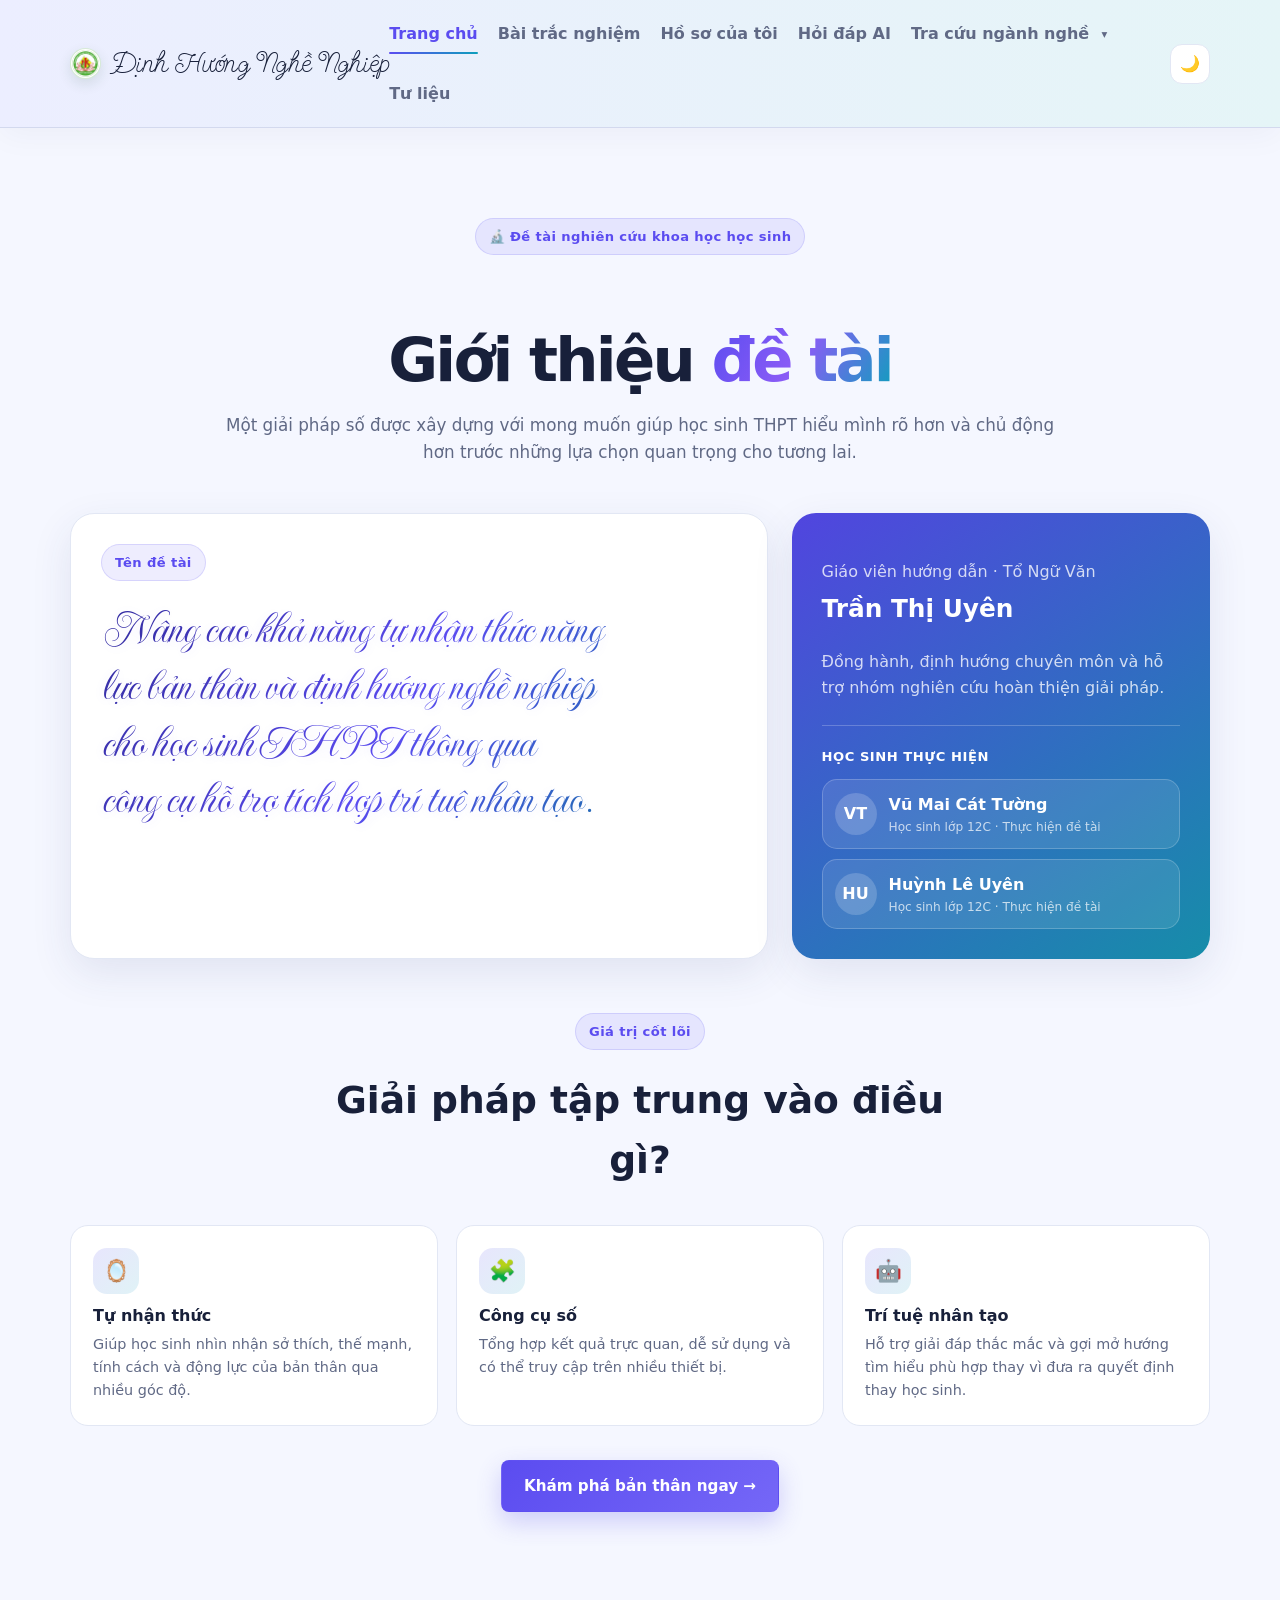
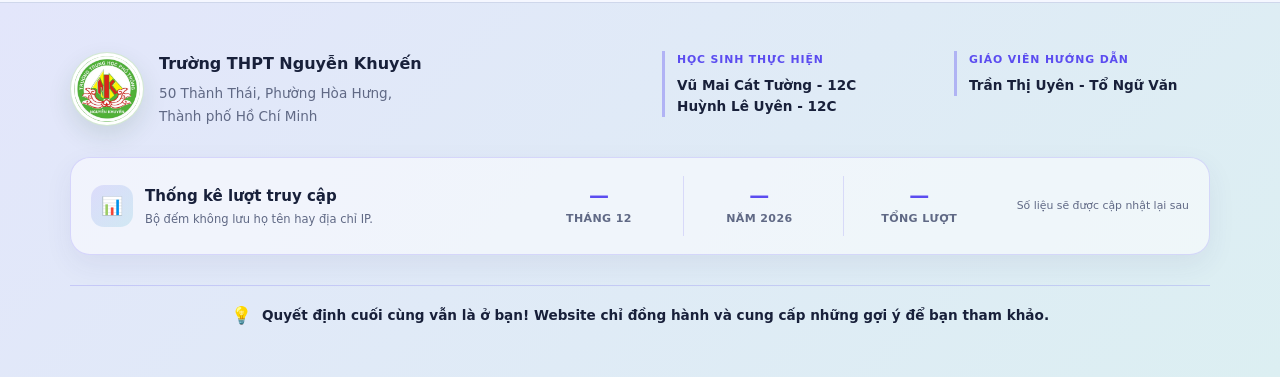
==== commit 54b383ee: "Add career lookup dropdown navigation" ====
--- a/frontend/index.html
+++ b/frontend/index.html
@@ -16,7 +16,13 @@
         <a href="assessments.html">Bài trắc nghiệm</a>
         <a href="profile.html">Hồ sơ của tôi</a>
         <a href="chatbot.html">Hỏi đáp AI</a>
-        <a href="careers.html">Tra cứu ngành nghề</a>
+        <details class="site-nav-dropdown">
+          <summary>Tra cứu ngành nghề</summary>
+          <div class="site-nav-menu">
+            <a href="careers.html#career-documents"><span aria-hidden="true">📚</span> Khám phá nghề nghiệp qua tài liệu chọn lọc</a>
+            <a href="careers.html#onet-online"><span aria-hidden="true">🌐</span> Khám phá nghề nghiệp qua O*NET OnLine</a>
+          </div>
+        </details>
         <a href="resources.html">Tư liệu</a>
       </nav>
     </div>
--- a/frontend/css/style.css
+++ b/frontend/css/style.css
@@ -78,6 +78,19 @@
 .site-nav a::after { content: ""; position: absolute; left: 0; right: 100%; bottom: 0; height: 2px; border-radius: 2px; background: linear-gradient(90deg, var(--color-primary), var(--color-secondary)); transition: right 0.25s ease; }
 .site-nav a:hover, .site-nav a.active { color: var(--color-primary); text-decoration: none; }
 .site-nav a:hover::after, .site-nav a.active::after { right: 0; }
+.site-nav-dropdown { position: relative; flex: 0 0 auto; }
+.site-nav-dropdown summary { position: relative; padding: 7px 18px 7px 0; color: var(--color-text-muted); font-weight: 600; list-style: none; white-space: nowrap; cursor: pointer; }
+.site-nav-dropdown summary::-webkit-details-marker { display: none; }
+.site-nav-dropdown summary::before { content: ""; position: absolute; right: 100%; bottom: 0; left: 0; height: 2px; border-radius: 2px; background: linear-gradient(90deg, var(--color-primary), var(--color-secondary)); transition: right .25s ease; }
+.site-nav-dropdown summary::after { content: "▾"; position: absolute; top: 50%; right: 0; translate: 0 -50%; font-size: .72rem; transition: rotate .2s ease; }
+.site-nav-dropdown summary:hover, .site-nav-dropdown summary.active, .site-nav-dropdown[open] summary { color: var(--color-primary); }
+.site-nav-dropdown summary:hover::before, .site-nav-dropdown summary.active::before, .site-nav-dropdown[open] summary::before { right: 18px; }
+.site-nav-dropdown[open] summary::after { rotate: 180deg; }
+.site-nav-menu { position: absolute; z-index: 80; top: calc(100% + 12px); left: 50%; width: min(390px, calc(100vw - 32px)); padding: 9px; border: 1px solid var(--color-border); border-radius: 16px; background: var(--color-surface); box-shadow: 0 22px 55px rgba(31,35,80,.2); translate: -50% 0; }
+.site-nav-menu::before { content: ""; position: absolute; top: -7px; left: 50%; width: 12px; height: 12px; border-top: 1px solid var(--color-border); border-left: 1px solid var(--color-border); background: var(--color-surface); transform: translateX(-50%) rotate(45deg); }
+.site-nav-menu a { display: flex; gap: 10px; align-items: center; padding: 12px 13px; border-radius: 11px; color: var(--color-text); font-size: .84rem; line-height: 1.4; }
+.site-nav-menu a::after { display: none; }
+.site-nav-menu a:hover { color: var(--color-primary); background: rgba(91,76,240,.08); text-decoration: none; }
 
 main { padding: 34px 0 90px; position: relative; }
 
@@ -356,9 +369,11 @@
 .career-meta { margin: 4px 0; font-size: 0.88rem; color: var(--color-text-muted); }
 
 /* O*NET career lookup */
+.career-lookup-documents { padding-top: 38px; padding-bottom: 82px; scroll-margin-top: 92px; }
 .onet-hero { min-height: 450px; display: grid; grid-template-columns: minmax(0, 1.2fr) minmax(260px, .8fr); gap: 50px; align-items: center; padding-top: 66px; padding-bottom: 66px; }
-.onet-hero h1 { max-width: 850px; margin: 0; font-size: clamp(2.6rem, 5.5vw, 4.65rem); line-height: 1.03; letter-spacing: -.052em; }
-.onet-hero h1 span { background: linear-gradient(120deg, var(--color-primary), #8b5cf6 48%, var(--color-secondary)); -webkit-background-clip: text; background-clip: text; color: transparent; }
+.onet-hero[id] { scroll-margin-top: 92px; }
+.onet-hero h2 { max-width: 850px; margin: 0; font-size: clamp(2.6rem, 5.5vw, 4.65rem); line-height: 1.03; letter-spacing: -.052em; }
+.onet-hero h2 span { background: linear-gradient(120deg, var(--color-primary), #8b5cf6 48%, var(--color-secondary)); -webkit-background-clip: text; background-clip: text; color: transparent; }
 .onet-hero p { max-width: 720px; margin: 23px 0 0; color: var(--color-text-muted); font-size: 1.05rem; line-height: 1.7; }
 .onet-actions { display: flex; gap: 12px; flex-wrap: wrap; margin-top: 28px; }
 .onet-hero-mark { position: relative; width: min(310px, 72vw); aspect-ratio: 1; display: grid; place-content: center; justify-self: center; border: 1px solid rgba(91,76,240,.18); border-radius: 50%; text-align: center; background: radial-gradient(circle at 35% 30%, rgba(255,255,255,.95), rgba(91,76,240,.14) 52%, rgba(13,159,188,.18)); box-shadow: 0 30px 70px rgba(52,61,120,.18); animation: float 5.5s ease-in-out infinite; }
@@ -712,6 +727,10 @@
   .site-header .container { align-items: flex-start; gap: 10px; }
   .site-nav { width: 100%; overflow-x: auto; flex-wrap: nowrap; padding-bottom: 4px; gap: 18px; }
   .site-nav a { white-space: nowrap; font-size: .88rem; }
+  .site-nav:has(.site-nav-dropdown[open]) { overflow: visible; }
+  .site-nav-dropdown summary { font-size: .88rem; }
+  .site-nav-menu { right: 0; left: auto; translate: 0 0; }
+  .site-nav-menu::before { right: 28px; left: auto; transform: rotate(45deg); }
   .theme-toggle { position: absolute; right: 18px; top: 10px; }
   .footer-team { flex-direction: column; }
   .footer-credit { width: 100%; }
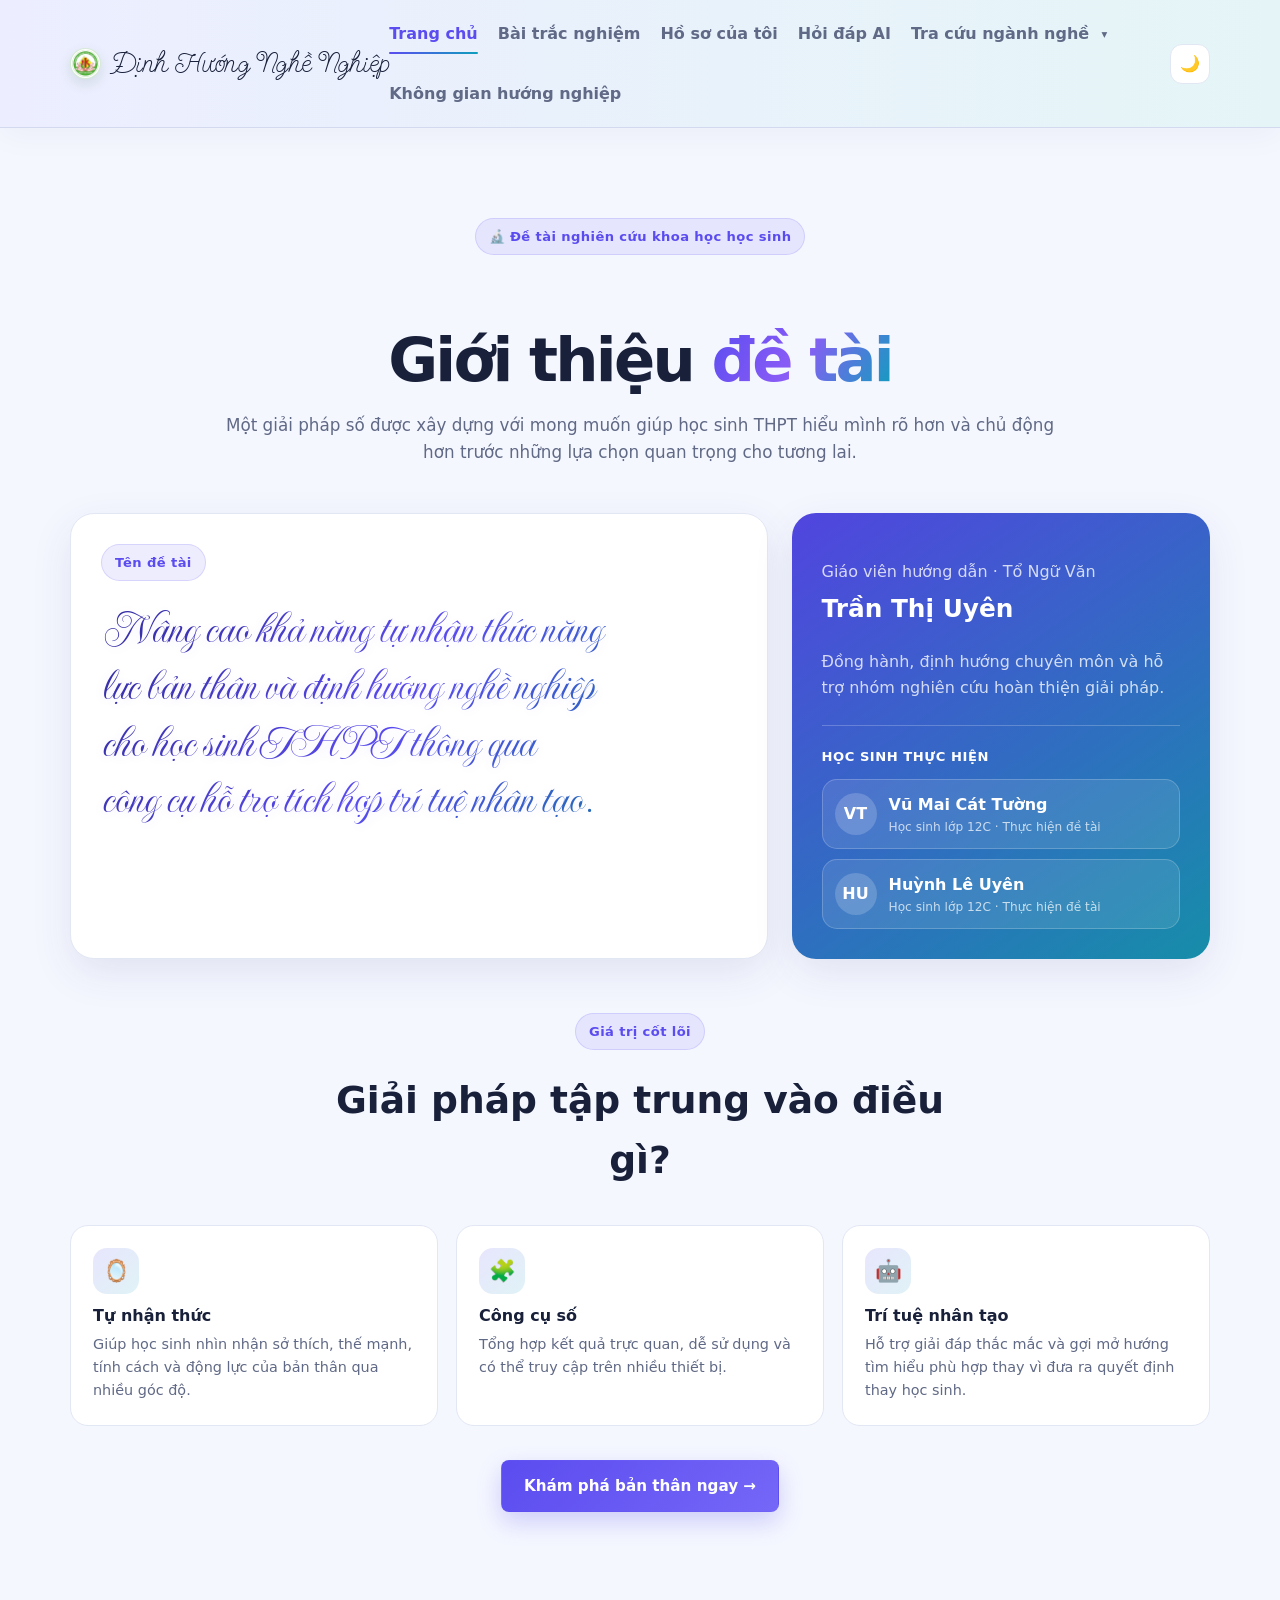
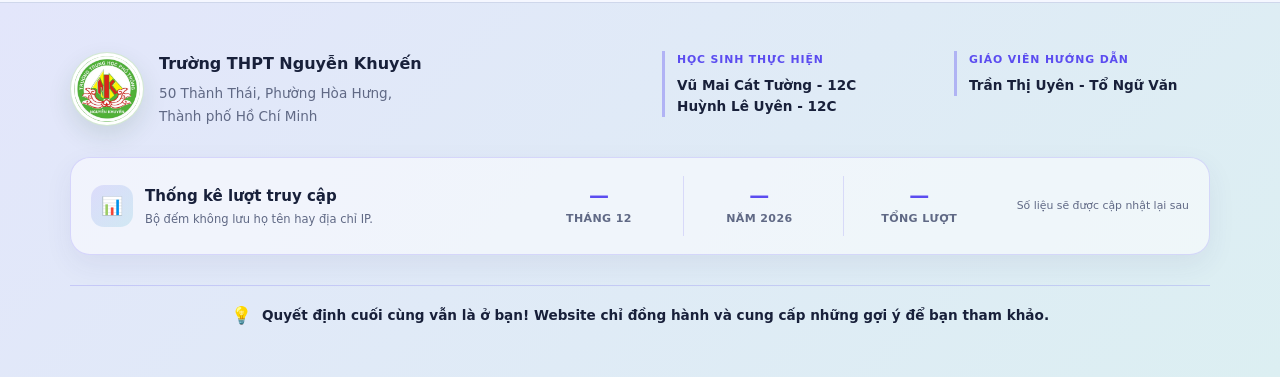
==== commit 49e80425: "Rename resources section" ====
--- a/frontend/index.html
+++ b/frontend/index.html
@@ -23,7 +23,7 @@
             <a href="careers.html#onet-online"><span aria-hidden="true">🌐</span> Khám phá nghề nghiệp qua O*NET OnLine</a>
           </div>
         </details>
-        <a href="resources.html">Tư liệu</a>
+        <a href="resources.html">Không gian hướng nghiệp</a>
       </nav>
     </div>
   </header>
--- a/frontend/css/style.css
+++ b/frontend/css/style.css
@@ -90,7 +90,7 @@
 .site-nav-menu::before { content: ""; position: absolute; top: -7px; left: 50%; width: 12px; height: 12px; border-top: 1px solid var(--color-border); border-left: 1px solid var(--color-border); background: var(--color-surface); transform: translateX(-50%) rotate(45deg); }
 .site-nav-menu a { display: flex; gap: 10px; align-items: center; padding: 12px 13px; border-radius: 11px; color: var(--color-text); font-size: .84rem; line-height: 1.4; }
 .site-nav-menu a::after { display: none; }
-.site-nav-menu a:hover { color: var(--color-primary); background: rgba(91,76,240,.08); text-decoration: none; }
+.site-nav-menu a:hover, .site-nav-menu a[aria-current="page"] { color: var(--color-primary); background: rgba(91,76,240,.08); text-decoration: none; }
 
 main { padding: 34px 0 90px; position: relative; }
 
@@ -369,35 +369,29 @@
 .career-meta { margin: 4px 0; font-size: 0.88rem; color: var(--color-text-muted); }
 
 /* O*NET career lookup */
+[data-career-view][hidden] { display: none !important; }
 .career-lookup-documents { padding-top: 38px; padding-bottom: 82px; scroll-margin-top: 92px; }
-.onet-hero { min-height: 450px; display: grid; grid-template-columns: minmax(0, 1.2fr) minmax(260px, .8fr); gap: 50px; align-items: center; padding-top: 66px; padding-bottom: 66px; }
-.onet-hero[id] { scroll-margin-top: 92px; }
-.onet-hero h2 { max-width: 850px; margin: 0; font-size: clamp(2.6rem, 5.5vw, 4.65rem); line-height: 1.03; letter-spacing: -.052em; }
-.onet-hero h2 span { background: linear-gradient(120deg, var(--color-primary), #8b5cf6 48%, var(--color-secondary)); -webkit-background-clip: text; background-clip: text; color: transparent; }
-.onet-hero p { max-width: 720px; margin: 23px 0 0; color: var(--color-text-muted); font-size: 1.05rem; line-height: 1.7; }
+.career-lookup-documents .section-heading h1, .onet-guide .section-heading h1 { margin: 0 0 10px; font-size: clamp(1.7rem, 3vw, 2.35rem); }
 .onet-actions { display: flex; gap: 12px; flex-wrap: wrap; margin-top: 28px; }
-.onet-hero-mark { position: relative; width: min(310px, 72vw); aspect-ratio: 1; display: grid; place-content: center; justify-self: center; border: 1px solid rgba(91,76,240,.18); border-radius: 50%; text-align: center; background: radial-gradient(circle at 35% 30%, rgba(255,255,255,.95), rgba(91,76,240,.14) 52%, rgba(13,159,188,.18)); box-shadow: 0 30px 70px rgba(52,61,120,.18); animation: float 5.5s ease-in-out infinite; }
-.onet-hero-mark::before, .onet-hero-mark::after { content: ""; position: absolute; border: 1px dashed rgba(91,76,240,.28); border-radius: 50%; animation: spin 24s linear infinite; }
-.onet-hero-mark::before { inset: -22px; }
-.onet-hero-mark::after { inset: 32px; animation-direction: reverse; animation-duration: 18s; }
-.onet-hero-mark span { position: relative; z-index: 2; color: var(--color-primary); font-size: 2.25rem; font-weight: 900; letter-spacing: -.04em; }
-.onet-hero-mark small { position: relative; z-index: 2; margin-top: 7px; color: var(--color-text-muted); font-weight: 700; line-height: 1.3; }
 .onet-guide { padding-top: 28px; padding-bottom: 76px; }
-.onet-step-grid { display: grid; grid-template-columns: repeat(2, minmax(0, 1fr)); gap: 16px; }
-.guide-step { display: flex; gap: 18px; min-height: 175px; padding: 25px; border: 1px solid var(--color-border); border-radius: 22px; background: var(--color-surface); box-shadow: 0 12px 35px rgba(52,61,120,.08); transition: transform .25s ease, box-shadow .25s ease, border-color .25s ease; }
+.onet-guide[id] { scroll-margin-top: 92px; }
+.onet-guide .section-heading { margin-bottom: 22px; }
+.onet-open-link { display: flex; align-items: center; gap: 14px; width: min(720px, 100%); margin: 0 auto 24px; padding: 16px 18px; border: 1px solid rgba(91,76,240,.25); border-radius: 18px; color: #fff; background: linear-gradient(135deg, var(--color-primary), var(--color-secondary)); box-shadow: 0 14px 32px rgba(79,70,229,.25); transition: transform .22s ease, box-shadow .22s ease; }
+.onet-open-link:hover { transform: translateY(-3px); color: #fff; text-decoration: none; box-shadow: 0 20px 42px rgba(79,70,229,.32); }
+.onet-open-icon { flex: 0 0 44px; width: 44px; height: 44px; display: grid; place-items: center; border-radius: 13px; background: rgba(255,255,255,.18); font-size: 1.25rem; }
+.onet-open-link strong, .onet-open-link small { display: block; }
+.onet-open-link strong { font-size: 1rem; }
+.onet-open-link small { margin-top: 2px; color: rgba(255,255,255,.78); font-size: .78rem; }
+.onet-open-arrow { margin-left: auto; font-size: 1.35rem; font-weight: 900; }
+.onet-step-grid { display: grid; grid-template-columns: repeat(5, minmax(0, 1fr)); gap: 12px; }
+.guide-step { display: block; min-height: 0; padding: 16px; border: 1px solid var(--color-border); border-radius: 17px; background: var(--color-surface); box-shadow: 0 9px 26px rgba(52,61,120,.07); transition: transform .25s ease, box-shadow .25s ease, border-color .25s ease; }
 .guide-step:hover { transform: translateY(-4px); border-color: rgba(91,76,240,.35); box-shadow: var(--shadow-hover); }
-.guide-step-wide { grid-column: 1 / -1; min-height: 0; }
-.step-number { flex: 0 0 auto; width: 48px; height: 48px; display: grid; place-items: center; border-radius: 15px; color: #fff; background: linear-gradient(135deg, var(--color-primary), var(--color-secondary)); font-size: .76rem; font-weight: 900; letter-spacing: .06em; }
-.guide-step h3 { margin: 4px 0 8px; font-size: 1.08rem; }
-.guide-step p { margin: 0; color: var(--color-text-muted); line-height: 1.65; }
-.riasec-guide { display: grid; grid-template-columns: repeat(3, minmax(0, 1fr)); gap: 9px; margin-top: 17px; }
-.riasec-guide-chip { --chip-color: var(--color-primary); display: grid; grid-template-columns: auto 1fr; column-gap: 9px; align-items: center; min-height: 62px; padding: 10px 12px; border: 1px solid rgba(91,76,240,.16); border-radius: 15px; background: var(--color-surface-soft); font-size: .81rem; font-weight: 800; }
-.riasec-guide-chip b { grid-row: 1 / 3; width: 34px; height: 34px; display: grid; place-items: center; border-radius: 11px; color: #fff; background: var(--chip-color); }
-.riasec-guide-chip small { color: var(--color-text-muted); font-size: .66rem; font-weight: 600; }
-.chip-r { --chip-color: #248a9d; } .chip-i { --chip-color: #4d8ec7; } .chip-a { --chip-color: #dc8f35; } .chip-s { --chip-color: #4b9d68; } .chip-e { --chip-color: #d15c68; } .chip-c { --chip-color: #766fba; }
-.onet-guide-note { display: flex; align-items: flex-start; gap: 13px; margin-top: 18px; padding: 18px 20px; border: 1px solid rgba(220,143,53,.28); border-radius: 17px; background: rgba(220,143,53,.09); }
-.onet-guide-note > span { flex: 0 0 auto; font-size: 1.2rem; }
-.onet-guide-note p { margin: 0; color: var(--color-text-muted); line-height: 1.7; }
+.step-number { width: 34px; height: 34px; display: grid; place-items: center; border-radius: 10px; color: #fff; background: linear-gradient(135deg, var(--color-primary), var(--color-secondary)); font-size: .68rem; font-weight: 900; letter-spacing: .04em; }
+.guide-step h3 { margin: 12px 0 6px; font-size: .9rem; line-height: 1.35; }
+.guide-step p { margin: 0; color: var(--color-text-muted); font-size: .78rem; line-height: 1.5; }
+.onet-guide-note { display: flex; align-items: flex-start; gap: 10px; margin-top: 12px; padding: 12px 14px; border: 1px solid rgba(220,143,53,.28); border-radius: 14px; background: rgba(220,143,53,.09); }
+.onet-guide-note > span { flex: 0 0 auto; font-size: 1rem; }
+.onet-guide-note p { margin: 0; color: var(--color-text-muted); font-size: .78rem; line-height: 1.55; }
 .onet-guide-note strong { color: var(--color-text); }
 .career-documents { padding-bottom: 76px; }
 .document-grid { display: grid; grid-template-columns: repeat(2, minmax(0, 1fr)); gap: 20px; }
@@ -435,14 +429,6 @@
 .resource-article-source { display: inline-flex; min-height: 29px; align-items: center; padding: 6px 10px; border-radius: 999px; background: rgba(91,76,240,.1); }
 .resource-article-card h3 { margin: 16px 0 9px; font-size: 1.08rem; line-height: 1.45; }
 .resource-article-card p { margin: 0 0 22px; color: var(--color-text-muted); font-size: .9rem; line-height: 1.65; }
-.onet-embed-section { margin-bottom: 70px; padding: clamp(20px, 3vw, 34px); border: 1px solid var(--color-border); border-radius: 28px; background: var(--color-surface); box-shadow: var(--shadow); scroll-margin-top: 100px; }
-.onet-embed-head { display: flex; justify-content: space-between; align-items: center; gap: 24px; margin-bottom: 22px; }
-.onet-embed-head h2 { margin: 9px 0 6px; font-size: clamp(1.55rem, 3vw, 2.25rem); }
-.onet-embed-head p { max-width: 720px; margin: 0; color: var(--color-text-muted); }
-.onet-embed-actions { display: flex; gap: 10px; flex-wrap: wrap; justify-content: flex-end; }
-.onet-frame-wrap { overflow: hidden; border: 1px solid var(--color-border); border-radius: 19px; background: #fff; }
-.onet-frame { display: block; width: 100%; height: min(940px, 80vh); min-height: 720px; border: 0; background: #fff; }
-
 /* Chatbot */
 .chat-window {
   background: var(--color-surface);
@@ -706,7 +692,6 @@
 [data-theme="dark"] .mi-type { background: rgba(26,35,59,.9); border-color: rgba(124,109,255,.22); }
 [data-theme="dark"] .mbti-axis { background: rgba(26,35,59,.9); border-color: rgba(124,109,255,.22); }
 [data-theme="dark"] .motive-type { background: rgba(26,35,59,.9); border-color: rgba(124,109,255,.22); }
-[data-theme="dark"] .onet-hero-mark { background: radial-gradient(circle at 35% 30%, rgba(39,48,78,.95), rgba(91,76,240,.2) 52%, rgba(13,159,188,.2)); }
 [data-theme="dark"] .document-cover { background: linear-gradient(135deg, rgba(124,109,255,.14), rgba(13,159,188,.14)); }
 [data-theme="dark"] .profile-privacy-note { color: #86efac; background: rgba(34,197,94,.1); }
 [data-theme="dark"] .profile-glance::before { background: linear-gradient(135deg, rgba(124,109,255,.2), rgba(13,159,188,.17)); }
@@ -715,7 +700,6 @@
   [data-theme="dark"] .project-title { background-image: linear-gradient(120deg, #c6c2ff, #9b91ff 48%, #71e2ee); }
 }
 
-@keyframes float { 0%,100% { transform: translateY(0) rotate(-2deg); } 50% { transform: translateY(-12px) rotate(1deg); } }
 @keyframes spin { to { transform: rotate(360deg); } }
 @keyframes overviewFloat { 0%, 100% { translate: 0 0; } 50% { translate: 0 -6px; } }
 @keyframes overviewPulse { 0%, 100% { transform: scale(.9); opacity: .35; } 50% { transform: scale(1.14); opacity: .58; } }
@@ -765,18 +749,14 @@
   .profile-download-panel { align-items: stretch; flex-direction: column; }
   .profile-download-actions { width: 100%; }
   .profile-download-actions .btn { flex: 1; }
-  .onet-step-grid, .riasec-guide { grid-template-columns: 1fr; }
-  .guide-step-wide { grid-column: auto; }
-  .guide-step { padding: 20px; }
+  .onet-guide .onet-step-grid { grid-template-columns: 1fr; }
+  .guide-step { padding: 14px; }
+  .onet-open-link { align-items: flex-start; padding: 15px; }
   .document-grid { grid-template-columns: 1fr; }
   .document-card { grid-template-rows: 245px 1fr; }
   .document-content { padding: 21px; }
   .document-actions { width: 100%; }
   .document-actions .btn { flex: 1; text-align: center; }
-  .onet-embed-head { align-items: stretch; flex-direction: column; }
-  .onet-embed-actions { justify-content: stretch; }
-  .onet-embed-actions .btn { flex: 1; text-align: center; }
-  .onet-frame { min-height: 650px; height: 74vh; }
   .chat-form { padding: 12px; }
   .chat-prompt-heading { align-items: stretch; flex-direction: column; }
   .chat-copy-prompt { width: fit-content; }
@@ -797,6 +777,7 @@
 }
 
 @media (max-width: 900px) {
+  .onet-step-grid { grid-template-columns: repeat(2, minmax(0, 1fr)); }
   .about-layout { grid-template-columns: 1fr; }
   .overview-grid { grid-template-columns: 1fr; }
   .theory-intro { grid-template-columns: 1fr; }
@@ -806,10 +787,6 @@
   .profile-privacy-note { justify-content: center; }
   .profile-hero-actions { width: min(480px, 100%); justify-self: center; }
   .profile-glance { position: static; }
-  .onet-hero { grid-template-columns: 1fr; text-align: center; }
-  .onet-hero p { margin-left: auto; margin-right: auto; }
-  .onet-actions { justify-content: center; }
-  .onet-hero-mark { width: min(260px, 68vw); }
   .visitor-stats { grid-template-columns: 1fr; }
   .visitor-stats-status { justify-self: start; }
 }
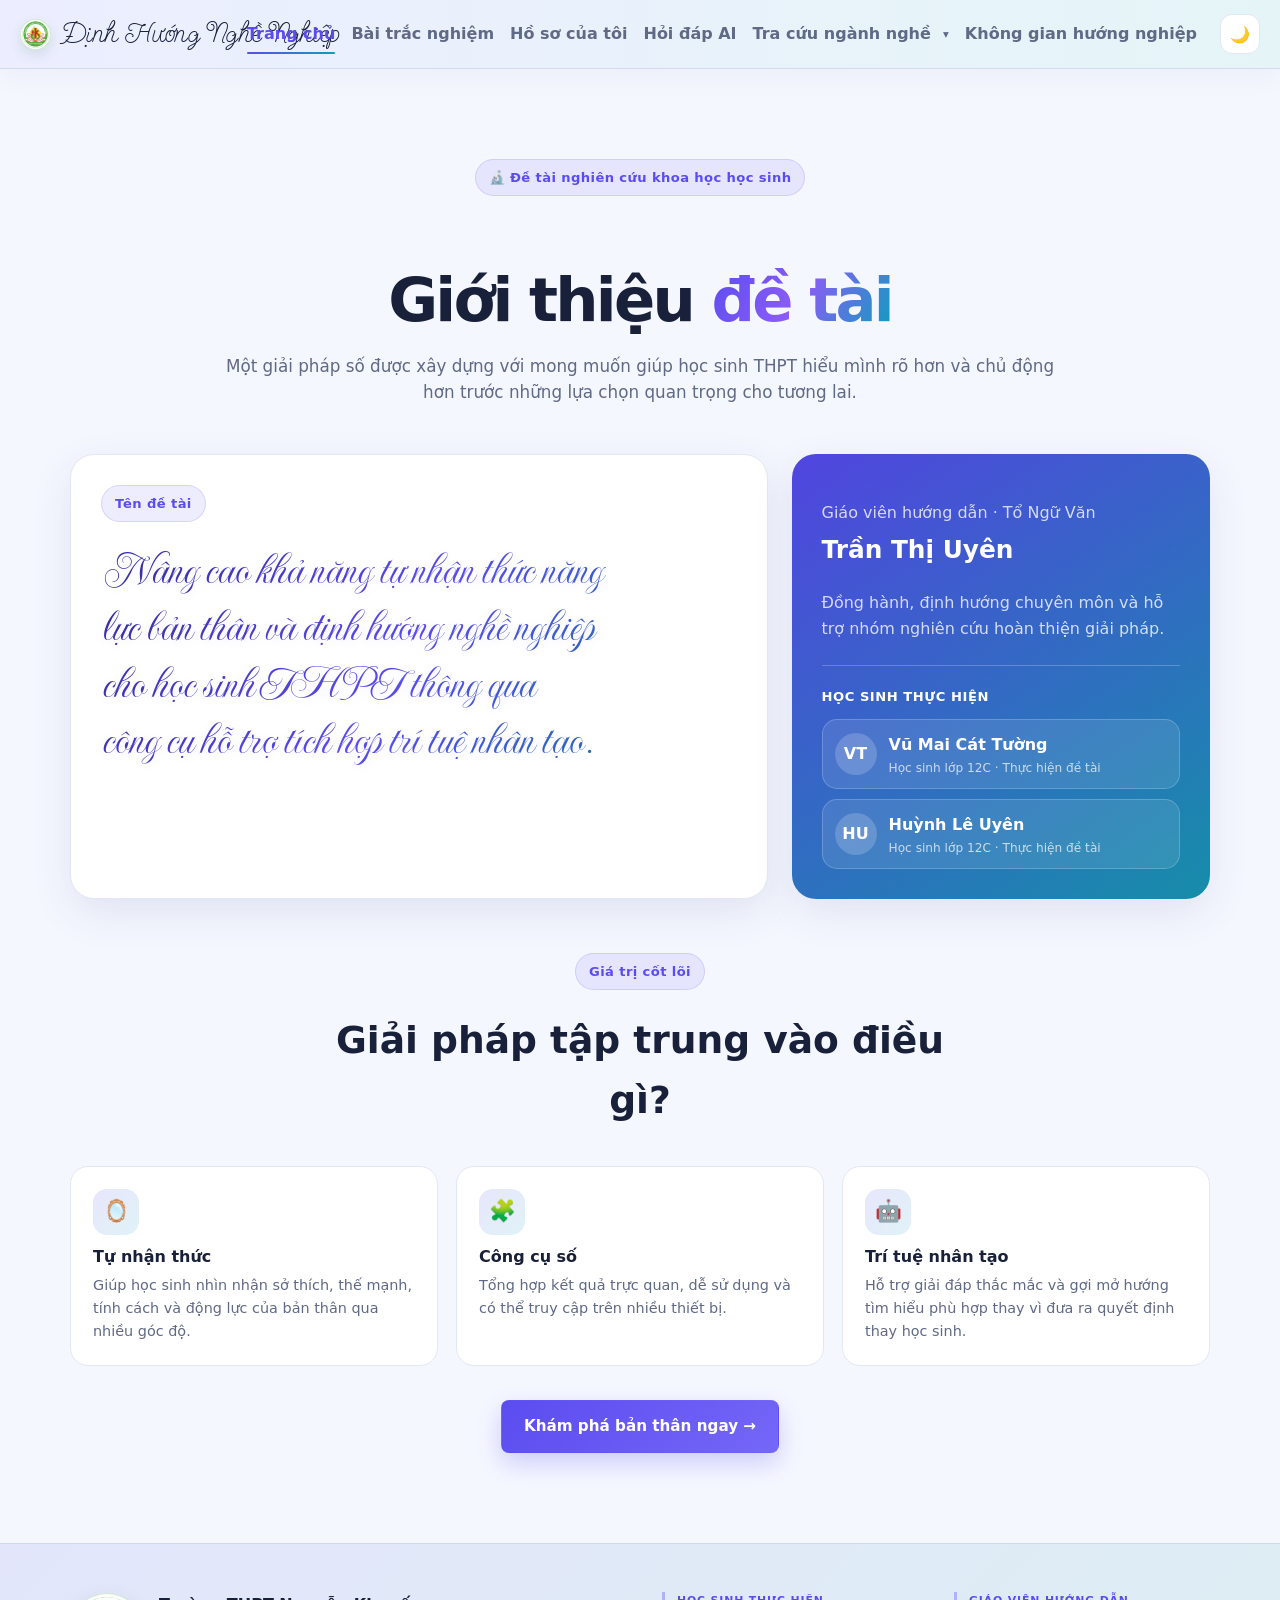
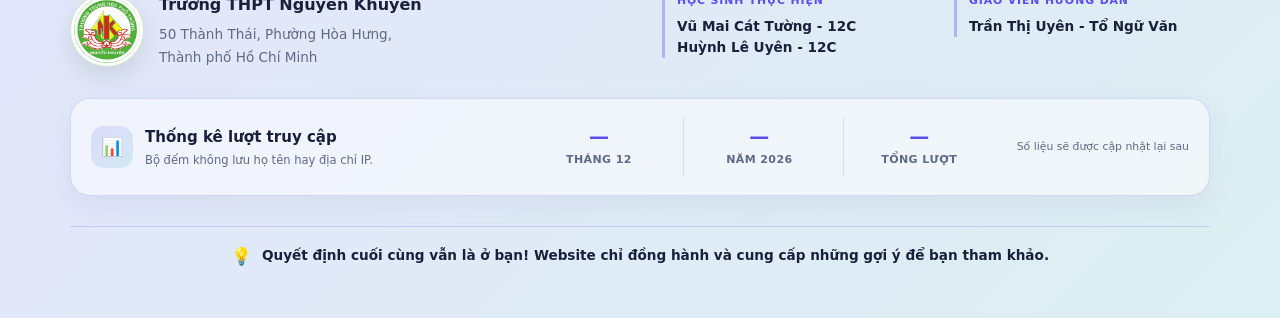
==== commit aa6c9b97: "Keep desktop navigation on one line" ====
--- a/frontend/index.html
+++ b/frontend/index.html
@@ -4,7 +4,7 @@
   <meta charset="UTF-8" />
   <meta name="viewport" content="width=device-width, initial-scale=1.0" />
   <title>Định Hướng Nghề Nghiệp AI</title>
-  <link rel="stylesheet" href="css/style.css?v=20260901-1" />
+  <link rel="stylesheet" href="css/style.css?v=20260902-1" />
   <link rel="icon" type="image/png" href="assets/images/logo-thpt-nguyen-khuyen.png" />
 </head>
 <body>
--- a/frontend/css/style.css
+++ b/frontend/css/style.css
@@ -55,6 +55,8 @@
   display: flex;
   align-items: center;
   justify-content: space-between;
+  gap: clamp(14px, 1.8vw, 28px);
+  max-width: 1440px;
   padding-top: 14px;
   padding-bottom: 14px;
 }
@@ -67,13 +69,14 @@
   color: var(--color-text);
   display: inline-flex;
   align-items: center;
+  flex: 0 0 auto;
   gap: 9px;
   white-space: nowrap;
 }
 .site-logo-mark { width: 31px; height: 31px; display: block; flex: 0 0 auto; padding: 1px; border: 1px solid rgba(57,157,55,.2); border-radius: 50%; background: #fff; object-fit: cover; box-shadow: 0 5px 13px rgba(25,75,40,.12); }
 .site-logo:hover { text-decoration: none; }
-.site-nav { display: flex; gap: 20px; flex-wrap: wrap; }
-.site-nav { align-items: center; }
+.site-nav { display: flex; flex: 1 1 auto; align-items: center; justify-content: flex-end; gap: clamp(12px, 1.25vw, 20px); min-width: 0; flex-wrap: nowrap; }
+.site-nav > a { white-space: nowrap; }
 .site-nav a { color: var(--color-text-muted); font-weight: 600; position: relative; padding: 7px 0; }
 .site-nav a::after { content: ""; position: absolute; left: 0; right: 100%; bottom: 0; height: 2px; border-radius: 2px; background: linear-gradient(90deg, var(--color-primary), var(--color-secondary)); transition: right 0.25s ease; }
 .site-nav a:hover, .site-nav a.active { color: var(--color-primary); text-decoration: none; }
@@ -708,7 +711,7 @@
 
 @media (max-width: 640px) {
   .result-bar-row { grid-template-columns: 1fr; text-align: left; }
-  .site-header .container { align-items: flex-start; gap: 10px; }
+  .site-header .container { align-items: flex-start; flex-wrap: wrap; gap: 10px; }
   .site-nav { width: 100%; overflow-x: auto; flex-wrap: nowrap; padding-bottom: 4px; gap: 18px; }
   .site-nav a { white-space: nowrap; font-size: .88rem; }
   .site-nav:has(.site-nav-dropdown[open]) { overflow: visible; }
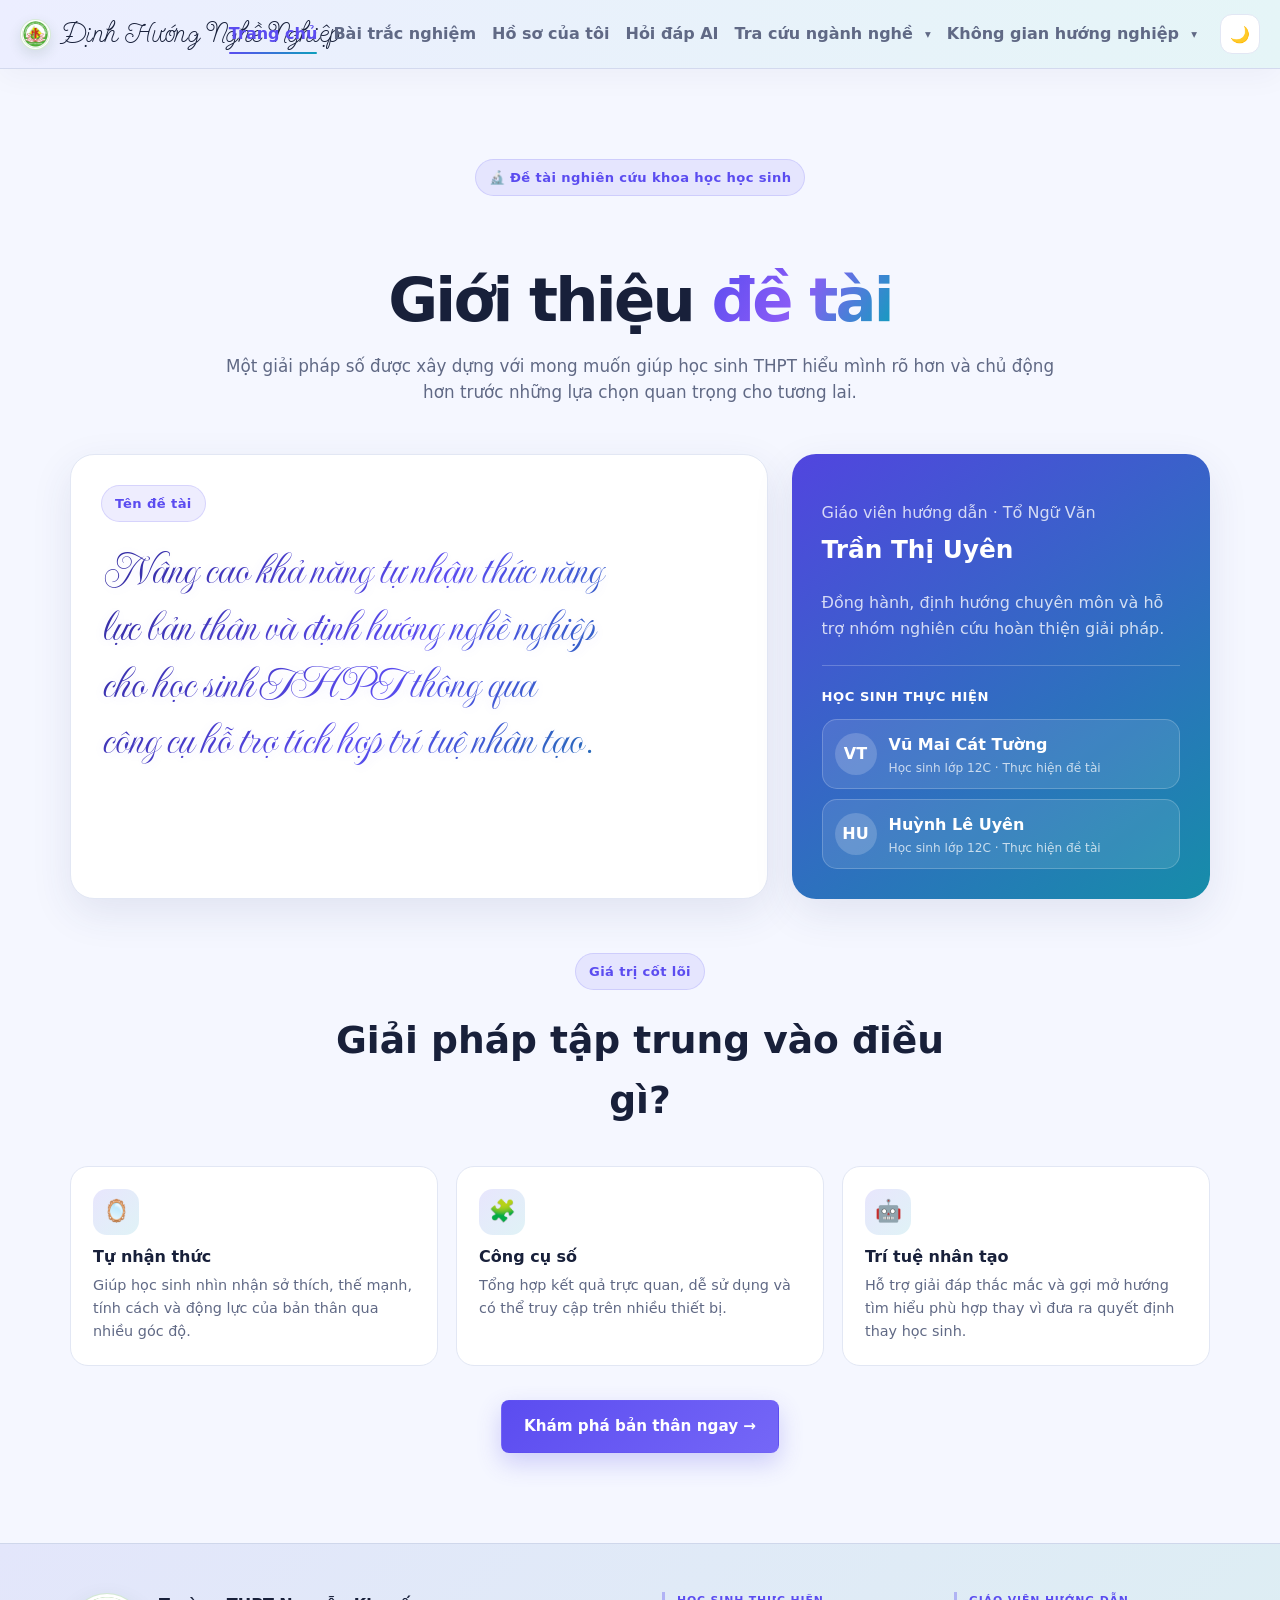
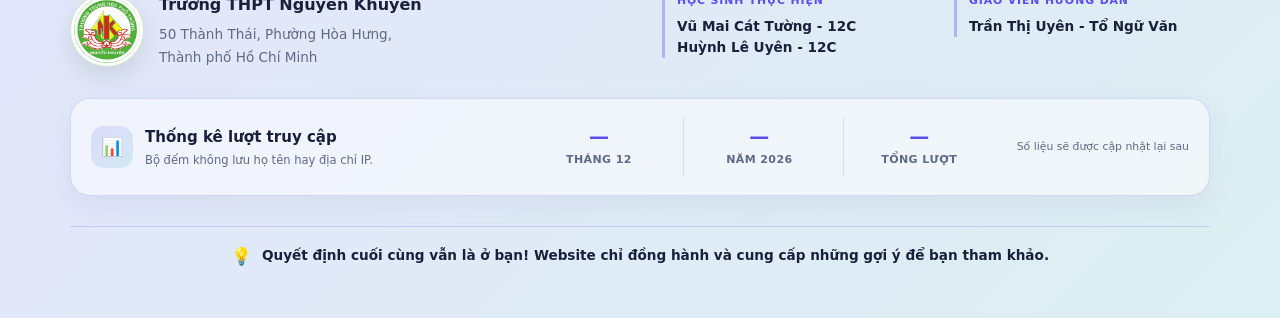
==== commit 21d3bf46: "Add career space submenu" ====
--- a/frontend/index.html
+++ b/frontend/index.html
@@ -4,7 +4,7 @@
   <meta charset="UTF-8" />
   <meta name="viewport" content="width=device-width, initial-scale=1.0" />
   <title>Định Hướng Nghề Nghiệp AI</title>
-  <link rel="stylesheet" href="css/style.css?v=20260902-1" />
+  <link rel="stylesheet" href="css/style.css?v=20260902-2" />
   <link rel="icon" type="image/png" href="assets/images/logo-thpt-nguyen-khuyen.png" />
 </head>
 <body>
@@ -23,7 +23,13 @@
             <a href="careers.html#onet-online"><span aria-hidden="true">🌐</span> Khám phá nghề nghiệp qua O*NET OnLine</a>
           </div>
         </details>
-        <a href="resources.html">Không gian hướng nghiệp</a>
+        <details class="site-nav-dropdown">
+          <summary>Không gian hướng nghiệp</summary>
+          <div class="site-nav-menu">
+            <a href="resources.html#career-experts"><span aria-hidden="true">🧑‍🏫</span> Hướng nghiệp cùng chuyên gia</a>
+            <a href="resources.html#career-experience"><span aria-hidden="true">🎬</span> Video trải nghiệm nghề</a>
+          </div>
+        </details>
       </nav>
     </div>
   </header>
@@ -89,7 +95,7 @@
     </div>
     <div class="container"><p class="footer-advisory"><span aria-hidden="true">💡</span><strong>Quyết định cuối cùng vẫn là ở bạn! Website chỉ đồng hành và cung cấp những gợi ý để bạn tham khảo.</strong></p></div>
   </footer>
-  <script src="js/site.js?v=20260901-1"></script>
+  <script src="js/site.js?v=20260902-1"></script>
   <!-- Cloudflare Web Analytics -->
   <script type="module" src="https://static.cloudflareinsights.com/beacon.min.js" data-cf-beacon='{"token":"344c5684e8b34a9ea72977ca7bc9cadd"}'></script>
   <!-- End Cloudflare Web Analytics -->
--- a/frontend/css/style.css
+++ b/frontend/css/style.css
@@ -91,6 +91,8 @@
 .site-nav-dropdown[open] summary::after { rotate: 180deg; }
 .site-nav-menu { position: absolute; z-index: 80; top: calc(100% + 12px); left: 50%; width: min(390px, calc(100vw - 32px)); padding: 9px; border: 1px solid var(--color-border); border-radius: 16px; background: var(--color-surface); box-shadow: 0 22px 55px rgba(31,35,80,.2); translate: -50% 0; }
 .site-nav-menu::before { content: ""; position: absolute; top: -7px; left: 50%; width: 12px; height: 12px; border-top: 1px solid var(--color-border); border-left: 1px solid var(--color-border); background: var(--color-surface); transform: translateX(-50%) rotate(45deg); }
+.site-nav-dropdown:last-child .site-nav-menu { right: 0; left: auto; translate: 0 0; }
+.site-nav-dropdown:last-child .site-nav-menu::before { right: 28px; left: auto; transform: rotate(45deg); }
 .site-nav-menu a { display: flex; gap: 10px; align-items: center; padding: 12px 13px; border-radius: 11px; color: var(--color-text); font-size: .84rem; line-height: 1.4; }
 .site-nav-menu a::after { display: none; }
 .site-nav-menu a:hover, .site-nav-menu a[aria-current="page"] { color: var(--color-primary); background: rgba(91,76,240,.08); text-decoration: none; }
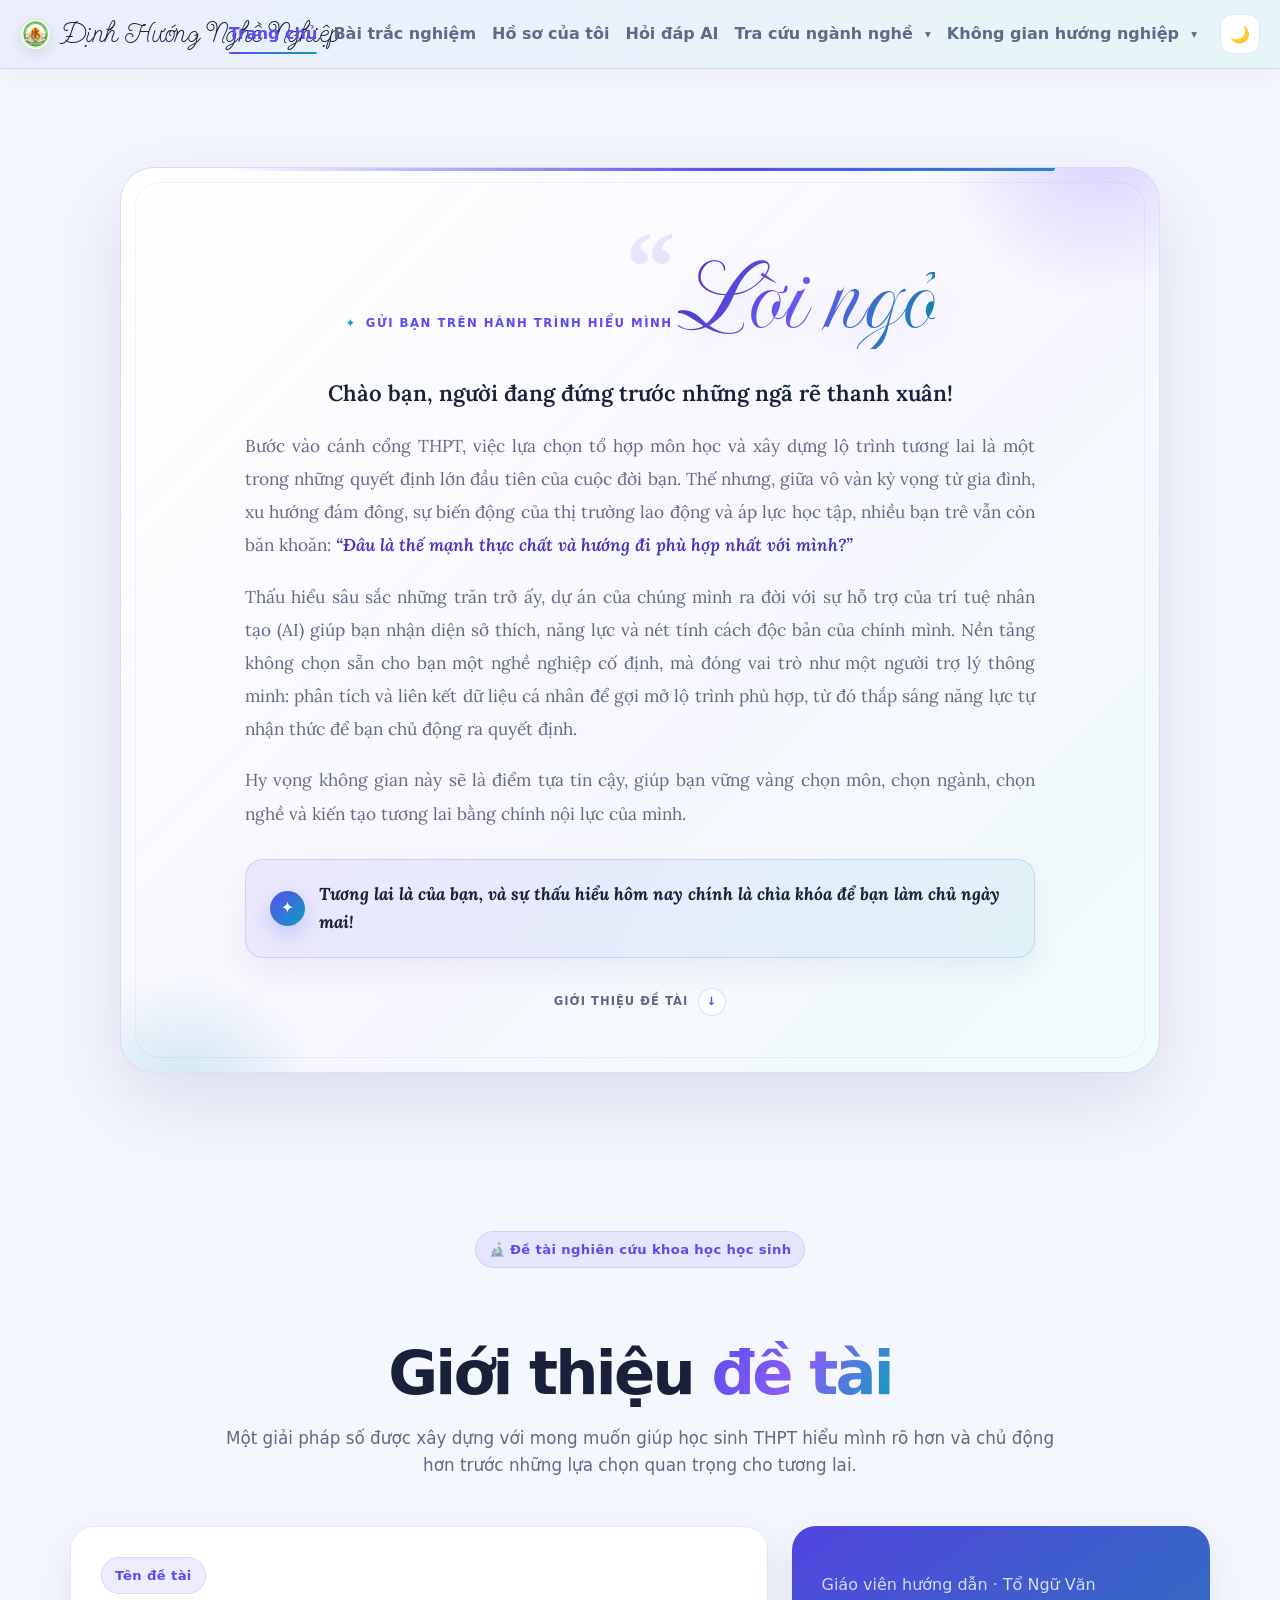
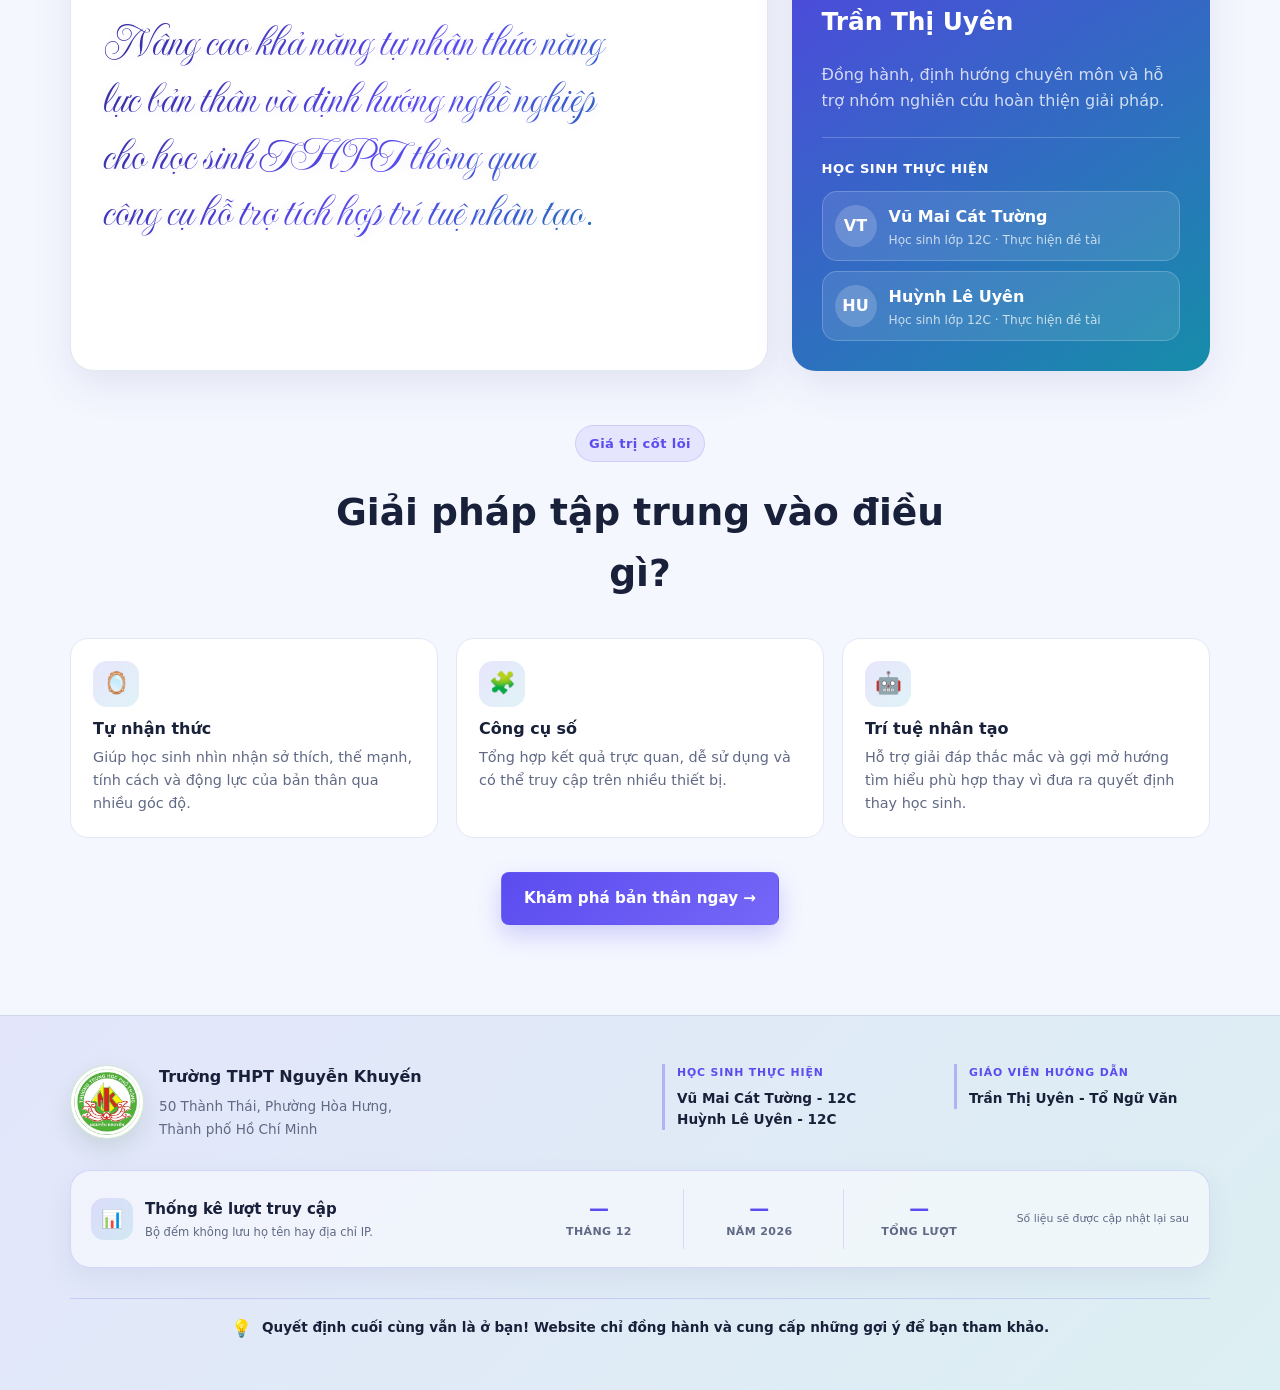
==== commit 656731a6: "Add animated foreword to homepage" ====
--- a/frontend/index.html
+++ b/frontend/index.html
@@ -4,7 +4,7 @@
   <meta charset="UTF-8" />
   <meta name="viewport" content="width=device-width, initial-scale=1.0" />
   <title>Định Hướng Nghề Nghiệp AI</title>
-  <link rel="stylesheet" href="css/style.css?v=20260902-2" />
+  <link rel="stylesheet" href="css/style.css?v=20260903-1" />
   <link rel="icon" type="image/png" href="assets/images/logo-thpt-nguyen-khuyen.png" />
 </head>
 <body>
@@ -35,6 +35,40 @@
   </header>
 
   <main>
+    <section class="home-foreword" aria-labelledby="foreword-title">
+      <div class="container">
+        <div class="foreword-shell">
+          <span class="foreword-glow foreword-glow-one" aria-hidden="true"></span>
+          <span class="foreword-glow foreword-glow-two" aria-hidden="true"></span>
+
+          <header class="foreword-heading">
+            <span class="foreword-kicker"><span aria-hidden="true">✦</span> Gửi bạn trên hành trình hiểu mình</span>
+            <div class="foreword-title-row">
+              <span class="foreword-quote-mark" aria-hidden="true">“</span>
+              <h1 id="foreword-title">Lời ngỏ</h1>
+            </div>
+          </header>
+
+          <div class="foreword-body">
+            <p class="foreword-lead">Chào bạn, người đang đứng trước những ngã rẽ thanh xuân!</p>
+            <p>Bước vào cánh cổng THPT, việc lựa chọn tổ hợp môn học và xây dựng lộ trình tương lai là một trong những quyết định lớn đầu tiên của cuộc đời bạn. Thế nhưng, giữa vô vàn kỳ vọng từ gia đình, xu hướng đám đông, sự biến động của thị trường lao động và áp lực học tập, nhiều bạn trẻ vẫn còn băn khoăn: <em>“Đâu là thế mạnh thực chất và hướng đi phù hợp nhất với mình?”</em></p>
+            <p>Thấu hiểu sâu sắc những trăn trở ấy, dự án của chúng mình ra đời với sự hỗ trợ của trí tuệ nhân tạo (AI) giúp bạn nhận diện sở thích, năng lực và nét tính cách độc bản của chính mình. Nền tảng không chọn sẵn cho bạn một nghề nghiệp cố định, mà đóng vai trò như một người trợ lý thông minh: phân tích và liên kết dữ liệu cá nhân để gợi mở lộ trình phù hợp, từ đó thắp sáng năng lực tự nhận thức để bạn chủ động ra quyết định.</p>
+            <p>Hy vọng không gian này sẽ là điểm tựa tin cậy, giúp bạn vững vàng chọn môn, chọn ngành, chọn nghề và kiến tạo tương lai bằng chính nội lực của mình.</p>
+
+            <div class="foreword-closing">
+              <span class="foreword-closing-mark" aria-hidden="true">✦</span>
+              <strong>Tương lai là của bạn, và sự thấu hiểu hôm nay chính là chìa khóa để bạn làm chủ ngày mai!</strong>
+            </div>
+          </div>
+
+          <a class="foreword-next" href="#gioi-thieu" aria-label="Xem phần giới thiệu đề tài">
+            <span>Giới thiệu đề tài</span>
+            <span class="foreword-next-arrow" aria-hidden="true">↓</span>
+          </a>
+        </div>
+      </div>
+    </section>
+
     <section class="home-about" id="gioi-thieu" aria-labelledby="about-title">
       <div class="hero about-hero container">
         <span class="eyebrow">🔬 Đề tài nghiên cứu khoa học học sinh</span>
@@ -95,7 +129,7 @@
     </div>
     <div class="container"><p class="footer-advisory"><span aria-hidden="true">💡</span><strong>Quyết định cuối cùng vẫn là ở bạn! Website chỉ đồng hành và cung cấp những gợi ý để bạn tham khảo.</strong></p></div>
   </footer>
-  <script src="js/site.js?v=20260902-1"></script>
+  <script src="js/site.js?v=20260903-1"></script>
   <!-- Cloudflare Web Analytics -->
   <script type="module" src="https://static.cloudflareinsights.com/beacon.min.js" data-cf-beacon='{"token":"344c5684e8b34a9ea72977ca7bc9cadd"}'></script>
   <!-- End Cloudflare Web Analytics -->
--- a/frontend/css/style.css
+++ b/frontend/css/style.css
@@ -1,4 +1,4 @@
-@import url("https://fonts.googleapis.com/css2?family=Imperial+Script&family=Send+Flowers&display=swap");
+@import url("https://fonts.googleapis.com/css2?family=Imperial+Script&family=Lora:ital,wght@0,400;0,500;0,600;1,500;1,600&family=Send+Flowers&display=swap");
 
 :root {
   --color-bg: #f5f7ff;
@@ -20,6 +20,8 @@
 }
 
 * { box-sizing: border-box; }
+
+html { scroll-behavior: smooth; scroll-padding-top: 90px; }
 
 body {
   margin: 0;
@@ -434,6 +436,50 @@
 .resource-article-source { display: inline-flex; min-height: 29px; align-items: center; padding: 6px 10px; border-radius: 999px; background: rgba(91,76,240,.1); }
 .resource-article-card h3 { margin: 16px 0 9px; font-size: 1.08rem; line-height: 1.45; }
 .resource-article-card p { margin: 0 0 22px; color: var(--color-text-muted); font-size: .9rem; line-height: 1.65; }
+.experience-highlights { display: flex; justify-content: center; gap: 10px; flex-wrap: wrap; margin: -18px 0 28px; }
+.experience-highlights span { display: inline-flex; align-items: center; min-height: 36px; padding: 8px 14px; border: 1px solid rgba(91,76,240,.16); border-radius: 999px; color: var(--color-primary); background: linear-gradient(135deg, rgba(91,76,240,.08), rgba(13,159,188,.07)); font-size: .78rem; font-weight: 800; box-shadow: 0 8px 24px rgba(52,61,120,.06); }
+.experience-carousel { position: relative; isolation: isolate; overflow: hidden; padding: 26px 58px 30px; border: 1px solid rgba(91,76,240,.14); border-radius: 30px; background: linear-gradient(135deg, rgba(91,76,240,.065), rgba(13,159,188,.06) 52%, rgba(236,72,153,.055)); box-shadow: 0 22px 58px rgba(42,50,105,.09); }
+.experience-carousel::before { content: ""; position: absolute; z-index: -1; top: -130px; left: 12%; width: 360px; height: 360px; border-radius: 50%; background: radial-gradient(circle, rgba(124,109,255,.18), rgba(13,159,188,.04) 58%, transparent 72%); filter: blur(2px); animation: experienceCarouselGlow 7s ease-in-out infinite alternate; }
+.experience-carousel-viewport { overflow: hidden; padding: 12px 8px 18px; margin: -12px -8px -18px; }
+.experience-showcase { display: flex; align-items: stretch; gap: 22px; transition: transform .72s cubic-bezier(.22,.72,.2,1); will-change: transform; }
+.experience-video-card { --experience-accent: #5b4cf0; position: relative; overflow: hidden; flex: 0 0 calc((100% - 44px) / 3); min-width: 0; border: 1px solid color-mix(in srgb, var(--experience-accent) 24%, var(--color-border)); border-radius: 24px; background: var(--color-surface); box-shadow: 0 16px 42px rgba(42,50,105,.1); transition: transform .32s ease, box-shadow .32s ease, border-color .32s ease, opacity .45s ease; }
+.experience-video-card:nth-child(4n+2) { --experience-accent: #0d9fbc; }
+.experience-video-card:nth-child(4n+3) { --experience-accent: #ec4899; }
+.experience-video-card:nth-child(4n+4) { --experience-accent: #f59e0b; }
+.experience-video-card::before { content: ""; position: absolute; z-index: 3; inset: 0 0 auto; height: 4px; background: linear-gradient(90deg, var(--experience-accent), #7c6dff, #21c7c7); background-size: 200% 100%; animation: experienceAccentFlow 4.5s linear infinite; }
+.experience-video-card > a { display: flex; height: 100%; flex-direction: column; color: inherit; text-decoration: none; }
+.experience-video-card > a:focus-visible { outline: 3px solid color-mix(in srgb, var(--experience-accent) 65%, white); outline-offset: -4px; border-radius: inherit; }
+.experience-video-media { position: relative; overflow: hidden; aspect-ratio: 16 / 9; background: #11182f; }
+.experience-video-media::after { content: ""; position: absolute; inset: 0; background: linear-gradient(180deg, rgba(10,15,36,.04) 32%, rgba(10,15,36,.78) 100%); transition: background .3s ease; }
+.experience-video-media img { display: block; width: 100%; height: 100%; object-fit: cover; transition: transform .5s cubic-bezier(.2,.75,.25,1), filter .35s ease; }
+.experience-video-number { position: absolute; z-index: 2; top: 16px; left: 16px; display: grid; width: 38px; height: 38px; place-items: center; border: 1px solid rgba(255,255,255,.5); border-radius: 12px; color: #fff; background: rgba(17,24,47,.58); backdrop-filter: blur(8px); font-size: .78rem; font-weight: 900; box-shadow: 0 8px 20px rgba(0,0,0,.16); }
+.experience-video-play { position: absolute; z-index: 2; top: 50%; left: 50%; display: grid; width: 58px; height: 58px; place-items: center; padding-left: 4px; border: 1px solid rgba(255,255,255,.48); border-radius: 50%; color: #fff; background: linear-gradient(135deg, #ff335f, #e11d48); translate: -50% -50%; box-shadow: 0 13px 30px rgba(225,29,72,.38); animation: experiencePlayBreath 2.8s ease-in-out infinite; transition: transform .3s ease, background .3s ease; }
+.experience-video-watch { position: absolute; z-index: 2; right: 15px; bottom: 14px; padding: 7px 10px; border-radius: 999px; color: #fff; background: rgba(17,24,47,.7); backdrop-filter: blur(8px); font-size: .7rem; font-weight: 850; translate: 0 6px; opacity: .88; transition: translate .3s ease, opacity .3s ease; }
+.experience-video-copy { position: relative; display: flex; flex: 1; flex-direction: column; align-items: flex-start; padding: 20px 21px 22px; }
+.experience-video-copy::after { content: ""; position: absolute; right: -34px; bottom: -42px; width: 105px; height: 105px; border-radius: 50%; background: color-mix(in srgb, var(--experience-accent) 10%, transparent); pointer-events: none; }
+.experience-video-copy > span { color: var(--experience-accent); font-size: .7rem; font-weight: 900; letter-spacing: .065em; text-transform: uppercase; }
+.experience-video-copy h3 { margin: 10px 0 18px; font-size: 1.04rem; line-height: 1.45; }
+.experience-video-copy p { display: flex; align-items: center; gap: 7px; margin: auto 0 0; color: var(--color-text-muted); font-size: .8rem; font-weight: 700; }
+.experience-video-copy p::before { content: ""; width: 7px; height: 7px; border-radius: 50%; background: var(--experience-accent); box-shadow: 0 0 0 4px color-mix(in srgb, var(--experience-accent) 12%, transparent); }
+.experience-video-card:hover { transform: translateY(-8px); border-color: color-mix(in srgb, var(--experience-accent) 48%, var(--color-border)); box-shadow: 0 25px 58px rgba(42,50,105,.18); }
+.experience-video-card:hover .experience-video-media img { transform: scale(1.075); filter: saturate(1.13) contrast(1.03); }
+.experience-video-card:hover .experience-video-media::after { background: linear-gradient(180deg, rgba(10,15,36,0) 22%, rgba(10,15,36,.68) 100%); }
+.experience-video-card:hover .experience-video-play { transform: scale(1.12) rotate(4deg); background: linear-gradient(135deg, var(--experience-accent), #7c6dff); }
+.experience-video-card:hover .experience-video-watch { translate: 0 0; opacity: 1; }
+.experience-carousel-button { position: absolute; z-index: 4; top: 50%; display: grid; width: 42px; height: 42px; place-items: center; border: 1px solid rgba(91,76,240,.22); border-radius: 50%; color: var(--color-primary); background: color-mix(in srgb, var(--color-surface) 88%, transparent); backdrop-filter: blur(10px); box-shadow: 0 10px 26px rgba(42,50,105,.16); translate: 0 -50%; cursor: pointer; font-size: 1.25rem; font-weight: 800; transition: transform .25s ease, color .25s ease, background .25s ease; }
+.experience-carousel-button:hover { color: #fff; background: linear-gradient(135deg, var(--color-primary), var(--color-secondary)); transform: scale(1.08); }
+.experience-carousel-button:focus-visible { outline: 3px solid rgba(91,76,240,.28); outline-offset: 3px; }
+.experience-carousel-prev { left: 10px; }
+.experience-carousel-next { right: 10px; }
+.experience-carousel-status { display: grid; grid-template-columns: auto minmax(100px, 1fr) auto; align-items: center; gap: 14px; max-width: 760px; margin: 18px auto 0; color: var(--color-text-muted); font-size: .74rem; }
+.experience-carousel-hint { white-space: nowrap; }
+.experience-carousel-progress { overflow: hidden; height: 5px; border-radius: 999px; background: rgba(91,76,240,.12); }
+.experience-carousel-progress span { display: block; width: 25%; height: 100%; border-radius: inherit; background: linear-gradient(90deg, var(--color-primary), var(--color-secondary)); transition: width .72s cubic-bezier(.22,.72,.2,1); }
+.experience-carousel-counter { min-width: 72px; color: var(--color-primary); text-align: right; font-size: .78rem; }
+@keyframes experienceAccentFlow { to { background-position: -200% 0; } }
+@keyframes experiencePlayBreath { 0%, 100% { box-shadow: 0 13px 30px rgba(225,29,72,.34), 0 0 0 0 rgba(255,255,255,.35); } 50% { box-shadow: 0 13px 30px rgba(225,29,72,.42), 0 0 0 9px rgba(255,255,255,0); } }
+@keyframes experienceCarouselGlow { from { transform: translate3d(-10%, -6%, 0) scale(.9); opacity: .65; } to { transform: translate3d(75%, 18%, 0) scale(1.2); opacity: 1; } }
+@media (max-width: 900px) and (min-width: 641px) { .experience-video-card { flex-basis: calc((100% - 22px) / 2); } }
 /* Chatbot */
 .chat-window {
   background: var(--color-surface);
@@ -565,6 +611,119 @@
 .section-heading p { margin: 0; color: var(--color-text-muted); }
 .step-icon { width: 46px; height: 46px; display: grid; place-items: center; border-radius: 14px; background: linear-gradient(135deg, rgba(91,76,240,.14), rgba(13,159,188,.13)); font-size: 1.35rem; }
 
+/* Home foreword */
+.home-foreword { padding: clamp(34px, 5vw, 66px) 0 clamp(70px, 8vw, 104px); }
+.foreword-shell {
+  position: relative;
+  isolation: isolate;
+  overflow: hidden;
+  max-width: 1040px;
+  margin: 0 auto;
+  padding: clamp(34px, 6vw, 70px) clamp(24px, 7vw, 82px) clamp(30px, 5vw, 56px);
+  border: 1px solid rgba(91, 76, 240, .18);
+  border-radius: 34px;
+  background:
+    linear-gradient(135deg, rgba(255, 255, 255, .97), rgba(247, 246, 255, .91) 52%, rgba(237, 251, 252, .9)),
+    var(--color-surface);
+  box-shadow: 0 28px 80px rgba(52, 61, 120, .14);
+}
+.foreword-shell::before {
+  content: "";
+  position: absolute;
+  z-index: 2;
+  top: 0;
+  left: 10%;
+  width: 80%;
+  height: 3px;
+  border-radius: 0 0 999px 999px;
+  background: linear-gradient(90deg, transparent, var(--color-primary), var(--color-secondary), transparent);
+  background-size: 180% 100%;
+  animation: forewordShimmer 7s ease-in-out infinite;
+}
+.foreword-shell::after {
+  content: "";
+  position: absolute;
+  z-index: -1;
+  inset: 14px;
+  border: 1px solid rgba(91, 76, 240, .08);
+  border-radius: 25px;
+  pointer-events: none;
+}
+.foreword-glow { position: absolute; z-index: -2; border-radius: 50%; filter: blur(4px); pointer-events: none; }
+.foreword-glow-one { width: 320px; height: 320px; top: -190px; right: -100px; background: radial-gradient(circle, rgba(124, 94, 255, .25), transparent 70%); animation: forewordDrift 9s ease-in-out infinite; }
+.foreword-glow-two { width: 280px; height: 280px; bottom: -180px; left: -80px; background: radial-gradient(circle, rgba(13, 159, 188, .2), transparent 70%); animation: forewordDrift 11s ease-in-out -4s infinite reverse; }
+.foreword-heading { position: relative; z-index: 1; max-width: 760px; margin: 0 auto 26px; text-align: center; }
+.foreword-kicker {
+  display: inline-flex;
+  align-items: center;
+  gap: 9px;
+  color: var(--color-primary);
+  font-size: .73rem;
+  font-weight: 800;
+  letter-spacing: .13em;
+  text-transform: uppercase;
+}
+.foreword-kicker > span { color: var(--color-secondary); animation: forewordTwinkle 3.2s ease-in-out infinite; }
+.foreword-title-row { position: relative; display: inline-flex; justify-content: center; margin-top: 5px; }
+.foreword-heading h1 {
+  margin: 0;
+  font-family: "Imperial Script", "Segoe Script", "Brush Script MT", cursive;
+  font-size: clamp(4.4rem, 9vw, 7rem);
+  font-weight: 400;
+  line-height: .95;
+  letter-spacing: .01em;
+  background: linear-gradient(120deg, #3f35ba 0%, #6a58f2 48%, #098aa5 100%);
+  background-clip: text;
+  -webkit-background-clip: text;
+  color: transparent;
+  text-shadow: 0 8px 34px rgba(91, 76, 240, .12);
+}
+.foreword-quote-mark { position: absolute; top: -26px; left: -52px; color: rgba(91, 76, 240, .12); font-family: Georgia, serif; font-size: 6.2rem; font-weight: 700; line-height: 1; }
+.foreword-body { position: relative; z-index: 1; max-width: 790px; margin: 0 auto; }
+.foreword-body p {
+  margin: 0 0 18px;
+  color: var(--color-text-muted);
+  font-family: "Lora", Georgia, "Times New Roman", serif;
+  font-size: clamp(.98rem, 1.5vw, 1.08rem);
+  line-height: 1.92;
+  text-align: justify;
+  text-wrap: pretty;
+}
+.foreword-body p:last-of-type { margin-bottom: 0; }
+.foreword-body .foreword-lead { color: var(--color-text); font-size: clamp(1.15rem, 2.2vw, 1.38rem); font-weight: 600; line-height: 1.65; text-align: center; }
+.foreword-body em { color: var(--color-primary-dark); font-weight: 600; }
+.foreword-closing {
+  position: relative;
+  display: grid;
+  grid-template-columns: auto minmax(0, 1fr);
+  gap: 14px;
+  align-items: center;
+  margin-top: 28px;
+  padding: 20px 24px;
+  border: 1px solid rgba(91, 76, 240, .18);
+  border-radius: 18px;
+  background: linear-gradient(120deg, rgba(91, 76, 240, .09), rgba(13, 159, 188, .08));
+  box-shadow: 0 12px 30px rgba(52, 61, 120, .07);
+}
+.foreword-closing-mark { display: grid; place-items: center; width: 35px; height: 35px; border-radius: 50%; color: #fff; background: linear-gradient(135deg, var(--color-primary), var(--color-secondary)); box-shadow: 0 8px 20px rgba(91, 76, 240, .23); }
+.foreword-closing strong { color: var(--color-text); font-family: "Lora", Georgia, "Times New Roman", serif; font-size: clamp(.96rem, 1.6vw, 1.08rem); font-style: italic; line-height: 1.65; }
+.foreword-next {
+  position: relative;
+  z-index: 1;
+  display: flex;
+  width: fit-content;
+  align-items: center;
+  gap: 10px;
+  margin: 30px auto 0;
+  color: var(--color-text-muted);
+  font-size: .72rem;
+  font-weight: 800;
+  letter-spacing: .09em;
+  text-transform: uppercase;
+}
+.foreword-next:hover { color: var(--color-primary); text-decoration: none; }
+.foreword-next-arrow { display: grid; place-items: center; width: 28px; height: 28px; border: 1px solid rgba(91, 76, 240, .2); border-radius: 50%; color: var(--color-primary); background: var(--color-surface-soft); animation: forewordBounce 2.4s ease-in-out infinite; }
+
 /* Home overview */
 .overview-section { padding-top: 18px; padding-bottom: 80px; }
 .overview-shell {
@@ -692,6 +851,11 @@
 [data-theme="dark"] .quiz-instructions, [data-theme="dark"] .chat-msg-bot .chat-bubble { background: #222c4b; }
 [data-theme="dark"] .binary-option:has(input:checked) { background: #222c4b; }
 [data-theme="dark"] .overview-shell { background: linear-gradient(135deg, rgba(23,30,51,.96), rgba(20,27,48,.9)); border-color: rgba(124, 109, 255, .25); }
+[data-theme="dark"] .foreword-shell { background: linear-gradient(135deg, rgba(23,30,51,.98), rgba(24,30,54,.95) 52%, rgba(16,42,52,.92)); border-color: rgba(124,109,255,.24); }
+[data-theme="dark"] .foreword-shell::after { border-color: rgba(160,151,255,.1); }
+[data-theme="dark"] .foreword-heading h1 { background-image: linear-gradient(120deg, #d1cdff, #a99fff 48%, #72e4ef); }
+[data-theme="dark"] .foreword-body em { color: #b9b2ff; }
+[data-theme="dark"] .foreword-closing { border-color: rgba(124,109,255,.23); background: linear-gradient(120deg, rgba(124,109,255,.13), rgba(13,159,188,.11)); }
 [data-theme="dark"] .overview-tool { background: rgba(26, 35, 59, .82); border-color: rgba(124, 109, 255, .2); }
 [data-theme="dark"] .riasec-type { background: rgba(26,35,59,.9); border-color: rgba(124,109,255,.22); }
 [data-theme="dark"] .mi-type { background: rgba(26,35,59,.9); border-color: rgba(124,109,255,.22); }
@@ -708,11 +872,24 @@
 @keyframes spin { to { transform: rotate(360deg); } }
 @keyframes overviewFloat { 0%, 100% { translate: 0 0; } 50% { translate: 0 -6px; } }
 @keyframes overviewPulse { 0%, 100% { transform: scale(.9); opacity: .35; } 50% { transform: scale(1.14); opacity: .58; } }
+@keyframes forewordShimmer { 0%, 100% { background-position: 0 0; opacity: .55; } 50% { background-position: 100% 0; opacity: 1; } }
+@keyframes forewordDrift { 0%, 100% { transform: translate3d(0, 0, 0) scale(.92); opacity: .5; } 50% { transform: translate3d(-18px, 16px, 0) scale(1.08); opacity: .82; } }
+@keyframes forewordTwinkle { 0%, 100% { transform: rotate(0deg) scale(.9); opacity: .65; } 50% { transform: rotate(18deg) scale(1.18); opacity: 1; } }
+@keyframes forewordBounce { 0%, 100% { transform: translateY(-2px); } 50% { transform: translateY(3px); } }
 @keyframes riasecFloat { 0%, 100% { translate: 0 0; } 50% { translate: 0 -7px; } }
 @keyframes livePulse { 0% { box-shadow: 0 0 0 0 rgba(34,197,94,.3); } 100% { box-shadow: 0 0 0 9px rgba(34,197,94,0); } }
 
 @media (max-width: 640px) {
   .result-bar-row { grid-template-columns: 1fr; text-align: left; }
+  .experience-carousel { padding: 22px 18px 76px; }
+  .experience-carousel-viewport { margin-right: -2px; margin-left: -2px; }
+  .experience-video-card { flex-basis: 100%; }
+  .experience-carousel-button { top: auto; bottom: 16px; translate: 0 0; }
+  .experience-carousel-prev { right: calc(50% + 7px); left: auto; }
+  .experience-carousel-next { right: auto; left: calc(50% + 7px); }
+  .experience-carousel-status { grid-template-columns: 1fr auto; }
+  .experience-carousel-hint { display: none; }
+  .experience-highlights { justify-content: flex-start; margin-top: -10px; }
   .site-header .container { align-items: flex-start; flex-wrap: wrap; gap: 10px; }
   .site-nav { width: 100%; overflow-x: auto; flex-wrap: nowrap; padding-bottom: 4px; gap: 18px; }
   .site-nav a { white-space: nowrap; font-size: .88rem; }
@@ -724,6 +901,17 @@
   .footer-team { flex-direction: column; }
   .footer-credit { width: 100%; }
   .pillar-grid { grid-template-columns: 1fr; }
+  .home-foreword { padding-top: 22px; padding-bottom: 58px; }
+  .foreword-shell { padding: 34px 22px 28px; border-radius: 25px; }
+  .foreword-shell::after { inset: 9px; border-radius: 18px; }
+  .foreword-heading { margin-bottom: 22px; }
+  .foreword-heading h1 { font-size: clamp(4rem, 21vw, 5.4rem); }
+  .foreword-quote-mark { top: -20px; left: -34px; font-size: 4.7rem; }
+  .foreword-kicker { font-size: .64rem; letter-spacing: .09em; }
+  .foreword-body p { font-size: .96rem; line-height: 1.8; text-align: left; }
+  .foreword-body .foreword-lead { font-size: 1.12rem; text-align: left; }
+  .foreword-closing { grid-template-columns: 1fr; gap: 10px; padding: 18px; }
+  .foreword-closing-mark { width: 31px; height: 31px; }
   .about-panel { padding: 22px; }
   .project-title { font-size: clamp(1.72rem, 8vw, 2.18rem); line-height: 1.3; }
   .overview-shell { padding: 26px 20px; border-radius: 24px; }
